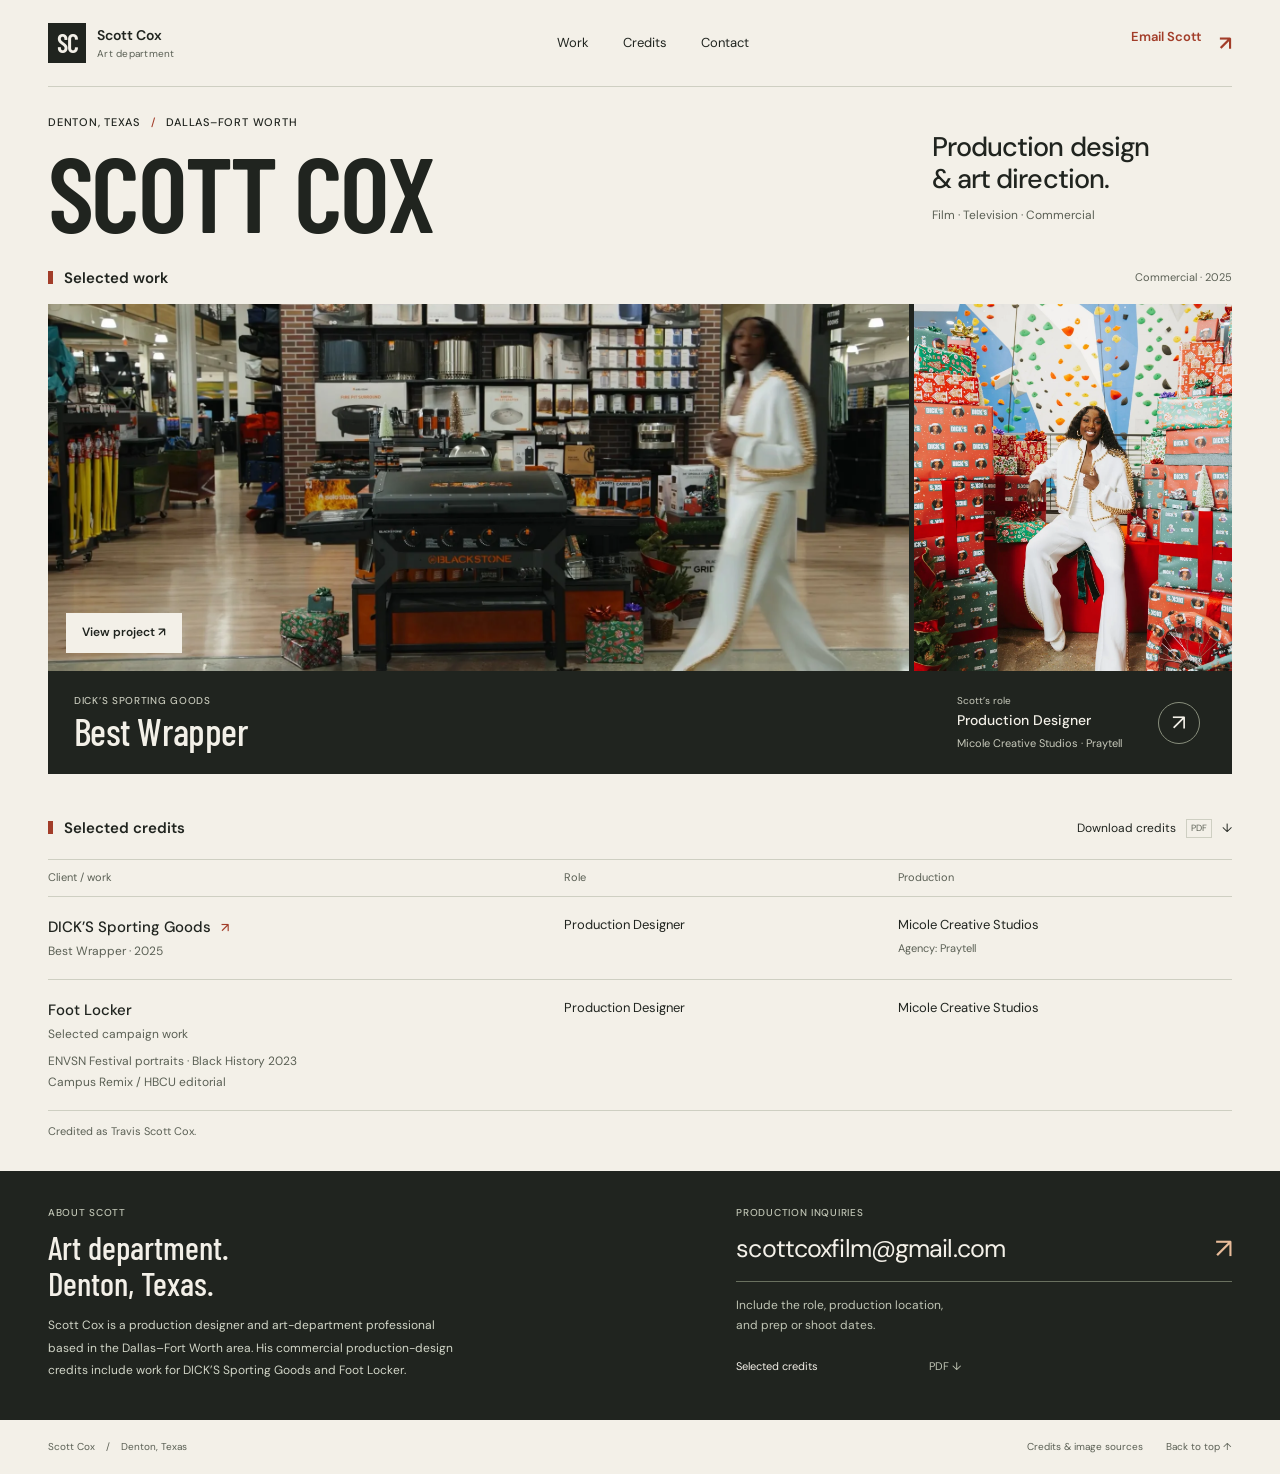
==== index.html @ 4e52b7ff "Publish Scott Cox portfolio on GitHub Pages" ====
<!doctype html>
<html lang="en"><head><meta charset="utf-8"><meta name="viewport" content="width=device-width, initial-scale=1">
<title>Scott Cox — Production Design &amp; Art Direction</title><meta name="description" content="Scott Cox — production design and art direction in Denton, Texas / Dallas–Fort Worth. Selected commercial work, production credits and contact.">
<meta name="theme-color" content="#f3f0e8">
<meta property="og:title" content="Scott Cox — Production Design &amp; Art Direction"><meta property="og:description" content="Production design & art direction · Denton / Dallas–Fort Worth">
<link rel="icon" href="assets/favicon.svg" type="image/svg+xml"><link rel="stylesheet" href="assets/fonts/fonts.css"><link rel="stylesheet" href="assets/site.css"><script src="assets/site.js" defer></script><link rel="canonical" href="https://cmcnosky.github.io/scott-cox-portfolio-preview/"></head>
<body><a class="skip-link" href="#main">Skip to content</a><header class="site-header wrap"><a class="brand" href="index.html" aria-label="Scott Cox, home"><span class="brand-mark" aria-hidden="true">SC</span><span>Scott Cox<span class="brand-sub">Art department</span></span></a><nav aria-label="Main navigation"><a href="#work">Work</a><a href="#credits">Credits</a><a href="#contact">Contact</a></nav><a class="header-email" href="mailto:scottcoxfilm@gmail.com?subject=Production%20inquiry">Email Scott <span aria-hidden="true">↗</span></a></header><main id="main">
<div class="intro wrap"><div><p class="eyebrow">Denton, Texas <span>/</span> Dallas–Fort Worth</p><h1>SCOTT COX</h1></div><div class="intro-role"><p>Production design<br>&amp; art direction.</p><span>Film · Television · Commercial</span></div></div>
<section id="work" class="work-section wrap" aria-labelledby="work-title">
<div class="section-heading"><h2 id="work-title">Selected work</h2><span class="section-label">Commercial · 2025</span></div>
<article class="featured-project"><a class="project-cover" href="work/dicks-best-wrapper.html" aria-label="View DICK’S Sporting Goods — Best Wrapper project"><div class="cover-wide"><img src="assets/images/dicks-frame-22.webp" alt="Gift-wrapped boxes and holiday dressing around a grill display in the DICK’S campaign." width="1920" height="1080" fetchpriority="high"></div><div class="cover-portrait"><img src="assets/images/dicks-photo-05.webp" alt="Flau’jae Johnson among patterned gift boxes in front of a climbing wall." width="1200" height="1800" fetchpriority="high"></div><span class="cover-open" aria-hidden="true">View project ↗</span></a>
<div class="feature-caption"><div><p class="eyebrow">DICK’S Sporting Goods</p><h3><a href="work/dicks-best-wrapper.html">Best Wrapper</a></h3></div><div class="feature-role"><span class="meta-label">Scott’s role</span><strong>Production Designer</strong><span>Micole Creative Studios · Praytell</span></div><a class="circle-link" href="work/dicks-best-wrapper.html" aria-label="Explore Best Wrapper project">↗</a></div></article>
</section>
<section id="credits" class="credits-section wrap" aria-labelledby="credits-title"><div class="section-heading"><h2 id="credits-title">Selected credits</h2><a class="text-link" href="assets/Scott-Cox-Selected-Credits.pdf" download>Download credits <span class="file-type">PDF</span> <span aria-hidden="true">↓</span></a></div>
<div class="credits-table" role="table" aria-label="Selected production-design credits"><div class="credit-header" role="row"><span role="columnheader">Client / work</span><span role="columnheader">Role</span><span role="columnheader">Production</span></div><div class="credit-record" role="row"><div role="cell"><a href="work/dicks-best-wrapper.html">DICK’S Sporting Goods <span aria-hidden="true">↗</span></a><p>Best Wrapper · 2025</p></div><div role="cell">Production Designer</div><div role="cell">Micole Creative Studios<span class="credit-sub">Agency: Praytell</span></div></div><div class="credit-record" role="row"><div role="cell"><strong>Foot Locker</strong><p>Selected campaign work</p><p class="credit-context">ENVSN Festival portraits · Black History 2023<br>Campus Remix / HBCU editorial</p></div><div role="cell">Production Designer</div><div role="cell">Micole Creative Studios</div></div></div><p class="credits-note">Credited as Travis Scott Cox.</p>
</section>
<section id="contact" class="contact-section" aria-labelledby="contact-title"><div class="contact-inner wrap"><div class="contact-bio"><p class="eyebrow">About Scott</p><h2 id="contact-title">Art department.<br>Denton, Texas.</h2><p>Scott Cox is a production designer and art-department professional based in the Dallas–Fort Worth area. His commercial production-design credits include work for DICK’S Sporting Goods and Foot Locker.</p></div><div class="contact-action"><p class="eyebrow">Production inquiries</p><a class="email-link" href="mailto:scottcoxfilm@gmail.com?subject=Production%20inquiry">scottcoxfilm@gmail.com <span aria-hidden="true">↗</span></a><p>Include the role, production location,<br>and prep or shoot dates.</p><a class="contact-download" href="assets/Scott-Cox-Selected-Credits.pdf" download>Selected credits <span>PDF ↓</span></a></div></div></section>
</main>
<footer class="site-footer wrap"><span>Scott Cox <span class="footer-separator">/</span> Denton, Texas</span><div><a href="sources.html">Credits & image sources</a><a href="#main">Back to top ↑</a></div></footer></body></html>
---- assets/fonts/fonts.css ----
@font-face {
  font-family: 'Barlow Condensed';
  font-style: normal;
  font-weight: 500;
  font-display: swap;
  src: url(./font-0.ttf) format('truetype');
}
@font-face {
  font-family: 'Barlow Condensed';
  font-style: normal;
  font-weight: 600;
  font-display: swap;
  src: url(./font-1.ttf) format('truetype');
}
@font-face {
  font-family: 'Barlow Condensed';
  font-style: normal;
  font-weight: 700;
  font-display: swap;
  src: url(./font-2.ttf) format('truetype');
}
@font-face {
  font-family: 'DM Sans';
  font-style: normal;
  font-weight: 400;
  font-display: swap;
  src: url(./font-3.ttf) format('truetype');
}
@font-face {
  font-family: 'DM Sans';
  font-style: normal;
  font-weight: 500;
  font-display: swap;
  src: url(./font-4.ttf) format('truetype');
}
@font-face {
  font-family: 'DM Sans';
  font-style: normal;
  font-weight: 600;
  font-display: swap;
  src: url(./font-5.ttf) format('truetype');
}
---- assets/site.css ----
:root{--paper:#f3f0e8;--ink:#20241f;--muted:#5b6055;--line:#cecfc2;--accent:#a23d29;--display:'Barlow Condensed','Arial Narrow',sans-serif;--body:'DM Sans',Arial,sans-serif}
*{box-sizing:border-box}html{scroll-behavior:smooth;scroll-padding-top:24px}body{margin:0;background:var(--paper);color:var(--ink);font:15px/1.6 var(--body);-webkit-font-smoothing:antialiased}a{color:inherit;text-decoration:none}button{font:inherit;cursor:pointer;color:inherit}img{display:block;width:100%;height:auto}h1,h2,h3,p,figure,dl{margin:0}h1,h2,h3{line-height:1.1}a,button{-webkit-tap-highlight-color:transparent}:focus-visible{outline:3px solid var(--accent);outline-offset:5px}::selection{background:#d8bbaa}.wrap{width:min(1184px,calc(100% - 80px));margin-inline:auto}.skip-link{position:fixed;top:8px;left:8px;z-index:30;padding:9px 15px;background:var(--ink);color:white;transform:translateY(-160%)}.skip-link:focus{transform:translateY(0)}
.site-header{height:87px;display:flex;align-items:center;justify-content:space-between;border-bottom:1px solid var(--line);gap:24px}.brand{display:flex;align-items:center;gap:11px;font-size:14px;font-weight:600;line-height:1.3}.brand-mark{display:grid;place-items:center;background:var(--ink);color:var(--paper);font:600 26px/.9 var(--display);width:38px;height:40px;letter-spacing:-1px}.brand-sub{display:block;font-size:10px;font-weight:400;color:var(--muted);margin-top:3px;letter-spacing:.025em}.site-header nav{display:flex;align-items:center;gap:34px;font-size:13px}.site-header nav a{padding:12px 0}.site-header a:hover,.text-link:hover,.back-link:hover{text-decoration:underline;text-underline-offset:5px}.header-email{color:var(--accent);font-size:13px;font-weight:600;display:flex;gap:18px;padding:12px 0}.header-email span{font-size:20px}.intro{display:flex;justify-content:space-between;align-items:center;gap:36px;padding-block:27px 25px}.eyebrow{font-size:11px;font-weight:500;line-height:1.5;letter-spacing:.07em;text-transform:uppercase}.eyebrow>span{margin-inline:7px;color:var(--accent)}.intro h1{font:600 clamp(68px,8.3vw,108px)/.98 var(--display);letter-spacing:-.025em;margin-top:8px}.intro-role{padding-right:3%;min-width:300px}.intro-role>p{font-size:27px;line-height:1.18;letter-spacing:-.035em;font-weight:500}.intro-role>span{display:block;font-size:12px;color:var(--muted);margin-top:11px}.section-heading{display:flex;align-items:center;justify-content:space-between;gap:24px;margin-bottom:15px}.section-heading h2{font-size:15px;font-weight:600;line-height:1.4}.section-heading h2:before{content:'';display:inline-block;background:var(--accent);width:5px;height:13px;margin-right:11px;vertical-align:-1px}.section-label{font-size:11px;color:var(--muted)}
.project-cover{display:grid;grid-template-columns:1fr .37fr;gap:5px;position:relative;background:var(--ink);overflow:hidden}.project-cover>div{overflow:hidden}.cover-wide img{height:100%;object-fit:cover;object-position:center}.cover-portrait img{height:100%;object-fit:cover;object-position:center 51%}.project-cover{height:367px}.cover-open{position:absolute;left:18px;bottom:18px;background:var(--paper);padding:10px 16px;font-size:12px;font-weight:600;transition:background .15s,color .15s}.project-cover:hover .cover-open{background:var(--accent);color:white}.feature-caption{display:grid;grid-template-columns:1fr auto 48px;align-items:center;gap:36px;background:var(--ink);color:var(--paper);padding:22px 26px}.feature-caption .eyebrow{font-size:10px;color:#c7c9bb}.feature-caption h3{font:500 38px/1.1 var(--display);letter-spacing:-.015em;margin-top:3px}.feature-caption h3 a:hover{text-decoration:underline;text-underline-offset:5px}.feature-role{display:flex;flex-direction:column;font-size:11px;color:#c7c9bb;line-height:1.5}.feature-role strong{font-size:14px;font-weight:500;color:var(--paper);margin-block:2px 4px}.meta-label{font-size:10px}.circle-link{display:grid;place-items:center;border:1px solid #888e7c;width:42px;height:42px;border-radius:50%;font-size:22px}.circle-link:hover{background:var(--paper);color:var(--ink)}.circle-link:focus-visible,.contact-section :focus-visible{outline-color:#e9bc9a}.credits-section{padding-block:38px 30px}.text-link{font-size:12px;display:inline-flex;gap:10px;align-items:center;min-height:32px}.file-type{font-size:9px;color:var(--muted);padding:1px 4px;border:1px solid var(--line)}.credits-table{border-top:1px solid var(--line)}.credit-header,.credit-record{display:grid;grid-template-columns:1.6fr 1fr 1.1fr;gap:30px;border-bottom:1px solid var(--line)}.credit-header{font-size:11px;color:var(--muted);padding:9px 0}.credit-record{padding:18px 0;font-size:13px}.credit-record strong,.credit-record a{font-weight:500;font-size:15px}.credit-record a:hover{text-decoration:underline;text-underline-offset:4px}.credit-record a span{font-size:13px;margin-left:6px;color:var(--accent)}.credit-record p{font-size:12px;color:var(--muted);margin-top:3px}.credit-record .credit-context{font-size:12px;line-height:1.7;margin-top:7px}.credit-sub{display:block;font-size:11px;color:var(--muted);margin-top:4px}.credits-note{font-size:11px;color:var(--muted);margin-top:12px}
.contact-section{background:var(--ink);color:var(--paper)}.contact-inner{display:grid;grid-template-columns:1.15fr 1fr;gap:10%;padding-block:34px 36px}.contact-section .eyebrow{color:#c0c5b5;font-size:10px}.contact-bio h2{font:500 33px/1.1 var(--display);margin-block:9px 13px}.contact-bio>p:last-child{font-size:12px;line-height:1.85;color:#d1d5c7;max-width:425px}.contact-action{align-self:center}.email-link{font-size:clamp(18px,2vw,25px);letter-spacing:-.035em;display:flex;justify-content:space-between;gap:12px;align-items:center;padding:9px 0 13px;border-bottom:1px solid #69705f;line-height:1.4}.email-link:hover{color:#e9bc9a}.email-link>span{font-size:28px;color:#e9bc9a}.contact-action>p:not(.eyebrow){font-size:12px;color:#c0c5b5;line-height:1.7;margin-block:13px}.contact-download{display:flex;justify-content:space-between;font-size:11px;padding-block:9px;max-width:225px}.contact-download:hover{text-decoration:underline;text-underline-offset:4px}.contact-download span{color:#c0c5b5}.site-footer{padding-block:19px;font-size:10px;color:var(--muted);display:flex;justify-content:space-between;gap:24px}.footer-separator{margin-inline:8px}.site-footer>div{display:flex;gap:23px}.site-footer a:hover{text-decoration:underline;text-underline-offset:4px}
.project-intro{padding-top:23px}.back-link{display:inline-block;font-size:11px;color:var(--muted);padding-block:6px}.project-heading{display:flex;justify-content:space-between;align-items:center;gap:24px;margin-block:20px 25px}.project-heading h1{font:500 66px/1.02 var(--display);letter-spacing:-.025em;margin-top:7px}.button-link{display:inline-flex;align-items:center;justify-content:space-between;gap:30px;min-height:44px;padding:10px 17px;background:var(--ink);color:var(--paper);font-size:12px}.button-link span{font-size:18px}.button-link:hover{background:var(--accent)}.project-summary{display:grid;grid-template-columns:1fr 1.2fr;gap:70px;border-top:1px solid var(--line);padding-top:20px;margin-bottom:30px}.project-summary>p{font-size:14px;line-height:1.8;max-width:430px}.project-summary>dl{display:grid;grid-template-columns:1fr 1fr;gap:12px 25px}dt{font-size:10px;color:var(--muted);margin-bottom:3px}dd{font-size:12px;margin:0}.gallery-grid{display:grid;grid-template-columns:repeat(3,minmax(0,1fr));gap:23px 16px}.gallery-item.landscape{grid-column:span 2}.gallery-button{display:block;width:100%;height:clamp(270px,35vw,430px);padding:0;border:0;background:#dfded3;position:relative;overflow:hidden}.gallery-button img{height:100%;object-fit:cover}.gallery-item.portrait .gallery-button img{object-position:center 42%}.gallery-grid{align-items:start}.expand-icon{position:absolute;bottom:12px;right:12px;background:var(--paper);width:34px;height:34px;display:grid;place-items:center;font-size:20px}.gallery-button:hover .expand-icon{background:var(--accent);color:white}.gallery-item figcaption{display:flex;justify-content:space-between;gap:12px;align-items:center;font-size:11px;margin-top:8px}.gallery-item figcaption>span:last-child{font-size:9px;color:var(--muted)}.gallery-item.portrait figcaption>span:last-child{display:none}.image-note{font-size:10px;color:var(--muted);margin-top:19px}.project-credits{padding-block:30px}.crew-list{border-top:1px solid var(--line);padding-top:18px;display:grid;grid-template-columns:repeat(3,1fr);gap:20px 30px}.project-next{padding-block:18px 26px;border-top:1px solid var(--line);display:flex;justify-content:space-between;gap:25px;align-items:center}.sources-page{padding-block:32px}.sources-page>p,.sources-page section{max-width:780px}.sources-page h1{font:500 45px/1.1 var(--display);margin-bottom:20px}.sources-page h2{font-size:18px;margin-bottom:12px}.sources-page section{margin-top:25px;padding-top:20px;border-top:1px solid var(--line)}.sources-page p,.sources-page li{font-size:13px;line-height:1.8;margin-bottom:12px}.sources-page a{text-decoration:underline;text-underline-offset:3px}.source-date{color:var(--muted)}
body:has(dialog[open]){overflow:hidden}.lightbox{border:0;padding:18px;background:#181e1a;color:#f5f6f3;max-width:100vw;max-height:100dvh;width:100vw;height:100dvh;margin:auto}.lightbox::backdrop{background:#181e1a}.lightbox-inner{height:100%;display:grid;grid-template-rows:auto minmax(0,1fr) auto;gap:14px}.lightbox-top{display:flex;align-items:center;justify-content:space-between;font-size:12px}.lightbox-close{background:transparent;color:inherit;border:1px solid #737c70;min-height:44px;padding:7px 15px;font-size:13px}.lightbox-image-wrap{display:flex;align-items:center;justify-content:center;min-height:0;overflow:hidden}.lightbox-image{max-width:100%;max-height:100%;width:auto;height:auto;object-fit:contain}.lightbox-bottom{display:grid;grid-template-columns:44px 1fr 44px;align-items:center;gap:20px}.lightbox-bottom button{background:transparent;border:1px solid #737c70;color:inherit;min-height:44px;min-width:44px;font-size:22px}.lightbox-caption{font-size:12px;line-height:1.5;text-align:center}.lightbox button:hover{background:#374132}.lightbox :focus-visible{outline-color:#e9bc9a}
@media(min-width:1500px){.project-cover{height:400px}}
@media(max-width:960px){.wrap{width:calc(100% - 48px)}.intro-role{min-width:240px;padding-right:0}.intro-role>p{font-size:24px}.project-cover{height:310px;grid-template-columns:1fr .4fr}.feature-caption{gap:20px}.feature-caption h3{font-size:34px}.credit-header,.credit-record{grid-template-columns:1.3fr 1fr 1fr;gap:20px}.contact-inner{gap:7%}.project-summary{gap:35px}.gallery-grid{gap:20px 12px}.gallery-item figcaption{font-size:10px}.gallery-item figcaption>span:last-child{font-size:8px}}
@media(max-width:640px){html{scroll-padding-top:18px}.wrap{width:calc(100% - 36px)}.site-header{height:74px;gap:15px}.brand{font-size:12px;gap:8px}.brand-mark{width:30px;height:33px;font-size:23px}.brand-sub{font-size:9px}.site-header nav{gap:20px;font-size:12px}.header-email{display:none}.intro{display:block;padding-block:26px 24px}.intro .eyebrow{font-size:9px;letter-spacing:.06em}.intro h1{font-size:77px;line-height:1.02;margin-top:6px}.intro-role{display:flex;align-items:center;justify-content:space-between;gap:18px;margin-top:13px}.intro-role>p{font-size:19px;line-height:1.2}.intro-role>span{max-width:112px;text-align:right;font-size:10px;line-height:1.6;margin:0}.section-heading{gap:12px;margin-bottom:12px}.section-heading h2{font-size:13px}.section-label{font-size:9px}.section-heading h2:before{height:11px;margin-right:8px;width:4px}.project-cover{height:244px;grid-template-columns:1fr .57fr;gap:3px}.cover-wide img{object-position:46% center}.cover-open{font-size:10px;padding:8px 10px;left:11px;bottom:11px}.feature-caption{grid-template-columns:1fr 32px;padding:16px 17px;gap:13px 10px}.feature-caption h3{font-size:32px}.feature-caption .eyebrow{font-size:9px}.feature-role{grid-column:1;grid-row:2;font-size:10px}.feature-role strong{font-size:12px;margin:0 0 2px}.feature-role .meta-label{display:none}.circle-link{grid-column:2;grid-row:1 / 3;width:32px;height:32px;font-size:19px}.credits-section{padding-block:28px 24px}.text-link{font-size:10px;gap:6px}.file-type{font-size:8px}.credit-header{display:none}.credit-record{grid-template-columns:1fr 1fr;gap:10px 15px;padding-block:17px;font-size:11px}.credit-record>div:first-child{grid-column:1 / -1}.credit-record a,.credit-record strong{font-size:14px}.credit-record p{font-size:11px}.credit-record .credit-context{font-size:10px;line-height:1.8}.credit-record>div:last-child{text-align:right}.credit-sub{font-size:10px}.credits-note{font-size:10px}.contact-inner{grid-template-columns:1fr;gap:27px;padding-block:27px 26px}.contact-bio h2{font-size:30px;margin-block:8px 11px}.contact-bio>p:last-child{font-size:12px;max-width:390px}.contact-action{border-top:1px solid #57604f;padding-top:23px}.email-link{font-size:23px;padding-block:9px 12px}.contact-action>p:not(.eyebrow){font-size:11px}.contact-download{max-width:none}.site-footer{font-size:9px;display:block;padding-block:16px}.site-footer>div{justify-content:space-between;gap:10px;margin-top:11px}.project-intro{padding-top:17px}.project-heading{display:block;margin-block:18px 21px}.project-heading .eyebrow{font-size:10px}.project-heading h1{font-size:54px}.project-heading .button-link{margin-top:18px}.project-summary{grid-template-columns:1fr;gap:20px;padding-top:17px;margin-bottom:25px}.project-summary>p{font-size:13px}.project-summary>dl{gap:15px 18px}.project-summary dd{font-size:11px}.project-images .section-label{font-size:8px}.gallery-grid{grid-template-columns:1fr;gap:22px}.gallery-item.landscape{grid-column:auto}.gallery-button{height:auto}.gallery-button img{height:auto}.gallery-item.portrait .gallery-button{height:auto}.gallery-item.portrait .gallery-button img{height:auto;aspect-ratio:4/5;object-position:center}.gallery-button img{aspect-ratio:16/10}.gallery-item figcaption{font-size:11px}.gallery-item figcaption>span:last-child{font-size:9px}.gallery-item.portrait figcaption>span:last-child{display:block}.image-note{font-size:10px;line-height:1.7}.project-credits{padding-block:26px}.crew-list{grid-template-columns:1fr 1fr;gap:18px 15px}.crew-list dt{font-size:9px}.crew-list dd{font-size:11px}.project-next{gap:15px;padding-block:18px 23px}.project-next .button-link{font-size:11px;gap:16px;padding-inline:12px}.lightbox{padding:12px}.lightbox-bottom{gap:10px}.lightbox-caption{font-size:11px}.sources-page{padding-top:25px}.sources-page h1{font-size:38px}}
@media(max-width:360px){.site-header nav{gap:14px}.intro h1{font-size:69px}.intro-role>p{font-size:18px}.project-cover{height:220px}.email-link{font-size:20px}.credits-section .section-heading{align-items:flex-start}.file-type{display:none}}
@media(prefers-reduced-motion:reduce){html{scroll-behavior:auto}*,*::before,*::after{animation:none!important;transition:none!important}}
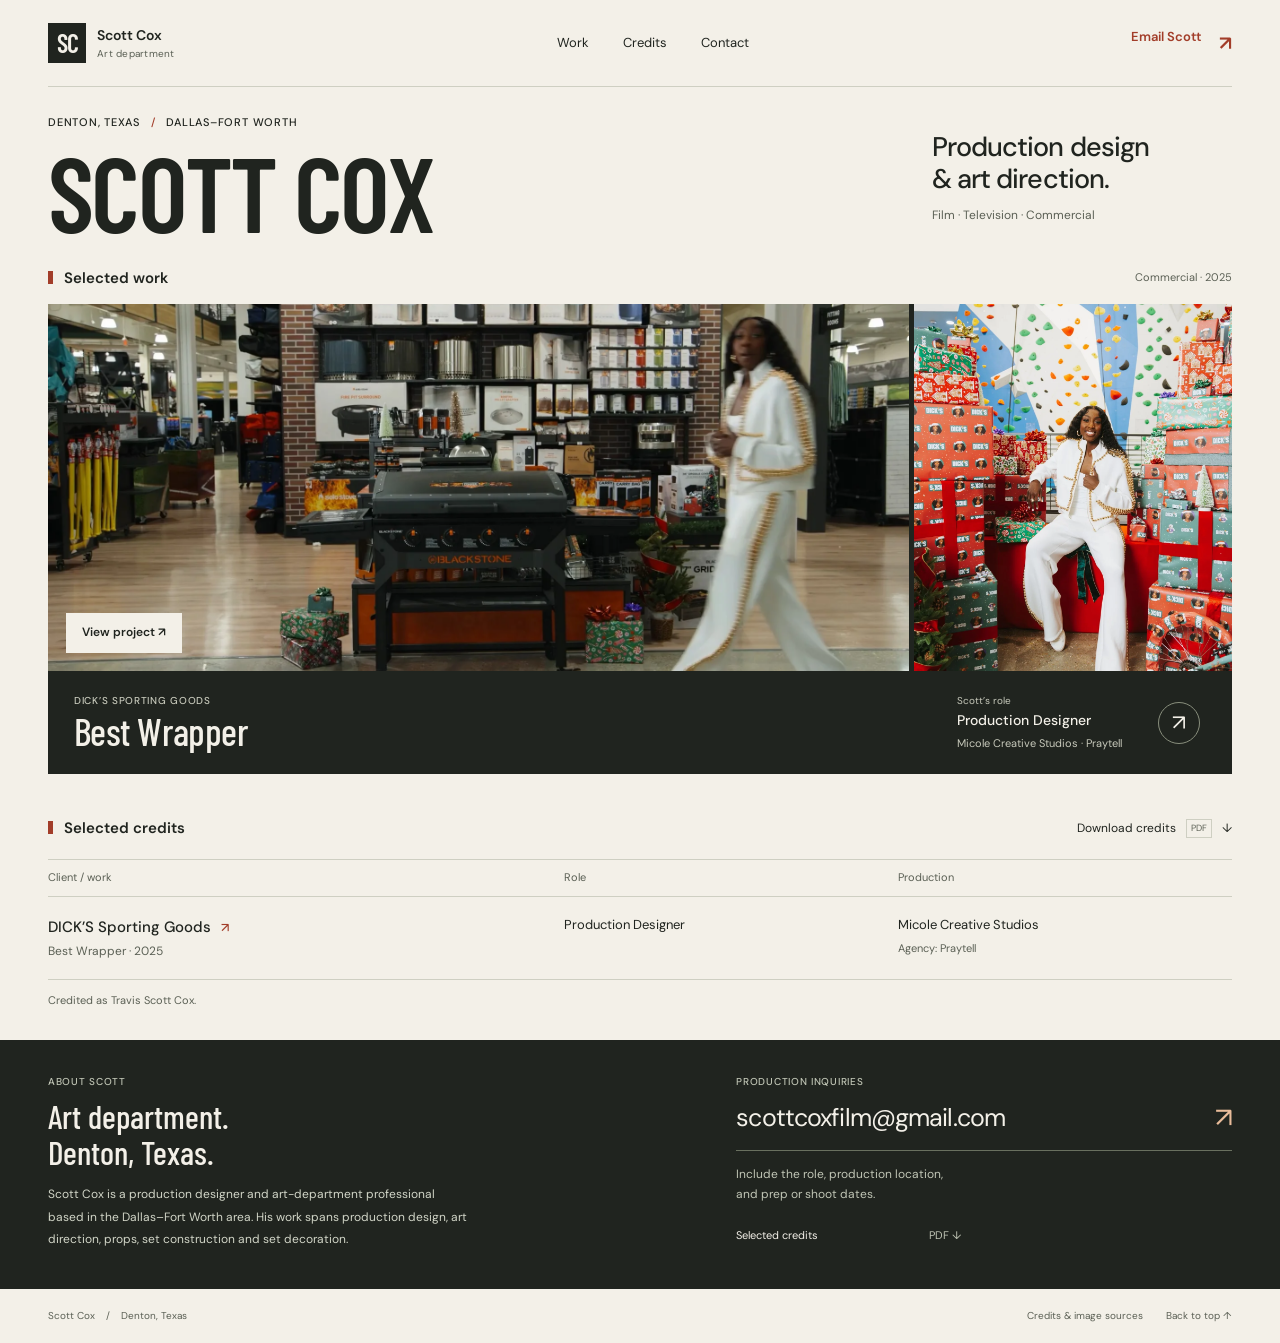
==== commit 2c63887a: "Withdraw unsupported Foot Locker credits after source review" ====
--- a/index.html
+++ b/index.html
@@ -12,8 +12,8 @@
 <div class="feature-caption"><div><p class="eyebrow">DICK’S Sporting Goods</p><h3><a href="work/dicks-best-wrapper.html">Best Wrapper</a></h3></div><div class="feature-role"><span class="meta-label">Scott’s role</span><strong>Production Designer</strong><span>Micole Creative Studios · Praytell</span></div><a class="circle-link" href="work/dicks-best-wrapper.html" aria-label="Explore Best Wrapper project">↗</a></div></article>
 </section>
 <section id="credits" class="credits-section wrap" aria-labelledby="credits-title"><div class="section-heading"><h2 id="credits-title">Selected credits</h2><a class="text-link" href="assets/Scott-Cox-Selected-Credits.pdf" download>Download credits <span class="file-type">PDF</span> <span aria-hidden="true">↓</span></a></div>
-<div class="credits-table" role="table" aria-label="Selected production-design credits"><div class="credit-header" role="row"><span role="columnheader">Client / work</span><span role="columnheader">Role</span><span role="columnheader">Production</span></div><div class="credit-record" role="row"><div role="cell"><a href="work/dicks-best-wrapper.html">DICK’S Sporting Goods <span aria-hidden="true">↗</span></a><p>Best Wrapper · 2025</p></div><div role="cell">Production Designer</div><div role="cell">Micole Creative Studios<span class="credit-sub">Agency: Praytell</span></div></div><div class="credit-record" role="row"><div role="cell"><strong>Foot Locker</strong><p>Selected campaign work</p><p class="credit-context">ENVSN Festival portraits · Black History 2023<br>Campus Remix / HBCU editorial</p></div><div role="cell">Production Designer</div><div role="cell">Micole Creative Studios</div></div></div><p class="credits-note">Credited as Travis Scott Cox.</p>
+<div class="credits-table" role="table" aria-label="Selected production-design credits"><div class="credit-header" role="row"><span role="columnheader">Client / work</span><span role="columnheader">Role</span><span role="columnheader">Production</span></div><div class="credit-record" role="row"><div role="cell"><a href="work/dicks-best-wrapper.html">DICK’S Sporting Goods <span aria-hidden="true">↗</span></a><p>Best Wrapper · 2025</p></div><div role="cell">Production Designer</div><div role="cell">Micole Creative Studios<span class="credit-sub">Agency: Praytell</span></div></div></div><p class="credits-note">Credited as Travis Scott Cox.</p>
 </section>
-<section id="contact" class="contact-section" aria-labelledby="contact-title"><div class="contact-inner wrap"><div class="contact-bio"><p class="eyebrow">About Scott</p><h2 id="contact-title">Art department.<br>Denton, Texas.</h2><p>Scott Cox is a production designer and art-department professional based in the Dallas–Fort Worth area. His commercial production-design credits include work for DICK’S Sporting Goods and Foot Locker.</p></div><div class="contact-action"><p class="eyebrow">Production inquiries</p><a class="email-link" href="mailto:scottcoxfilm@gmail.com?subject=Production%20inquiry">scottcoxfilm@gmail.com <span aria-hidden="true">↗</span></a><p>Include the role, production location,<br>and prep or shoot dates.</p><a class="contact-download" href="assets/Scott-Cox-Selected-Credits.pdf" download>Selected credits <span>PDF ↓</span></a></div></div></section>
+<section id="contact" class="contact-section" aria-labelledby="contact-title"><div class="contact-inner wrap"><div class="contact-bio"><p class="eyebrow">About Scott</p><h2 id="contact-title">Art department.<br>Denton, Texas.</h2><p>Scott Cox is a production designer and art-department professional based in the Dallas–Fort Worth area. His work spans production design, art direction, props, set construction and set decoration.</p></div><div class="contact-action"><p class="eyebrow">Production inquiries</p><a class="email-link" href="mailto:scottcoxfilm@gmail.com?subject=Production%20inquiry">scottcoxfilm@gmail.com <span aria-hidden="true">↗</span></a><p>Include the role, production location,<br>and prep or shoot dates.</p><a class="contact-download" href="assets/Scott-Cox-Selected-Credits.pdf" download>Selected credits <span>PDF ↓</span></a></div></div></section>
 </main>
 <footer class="site-footer wrap"><span>Scott Cox <span class="footer-separator">/</span> Denton, Texas</span><div><a href="sources.html">Credits & image sources</a><a href="#main">Back to top ↑</a></div></footer></body></html>
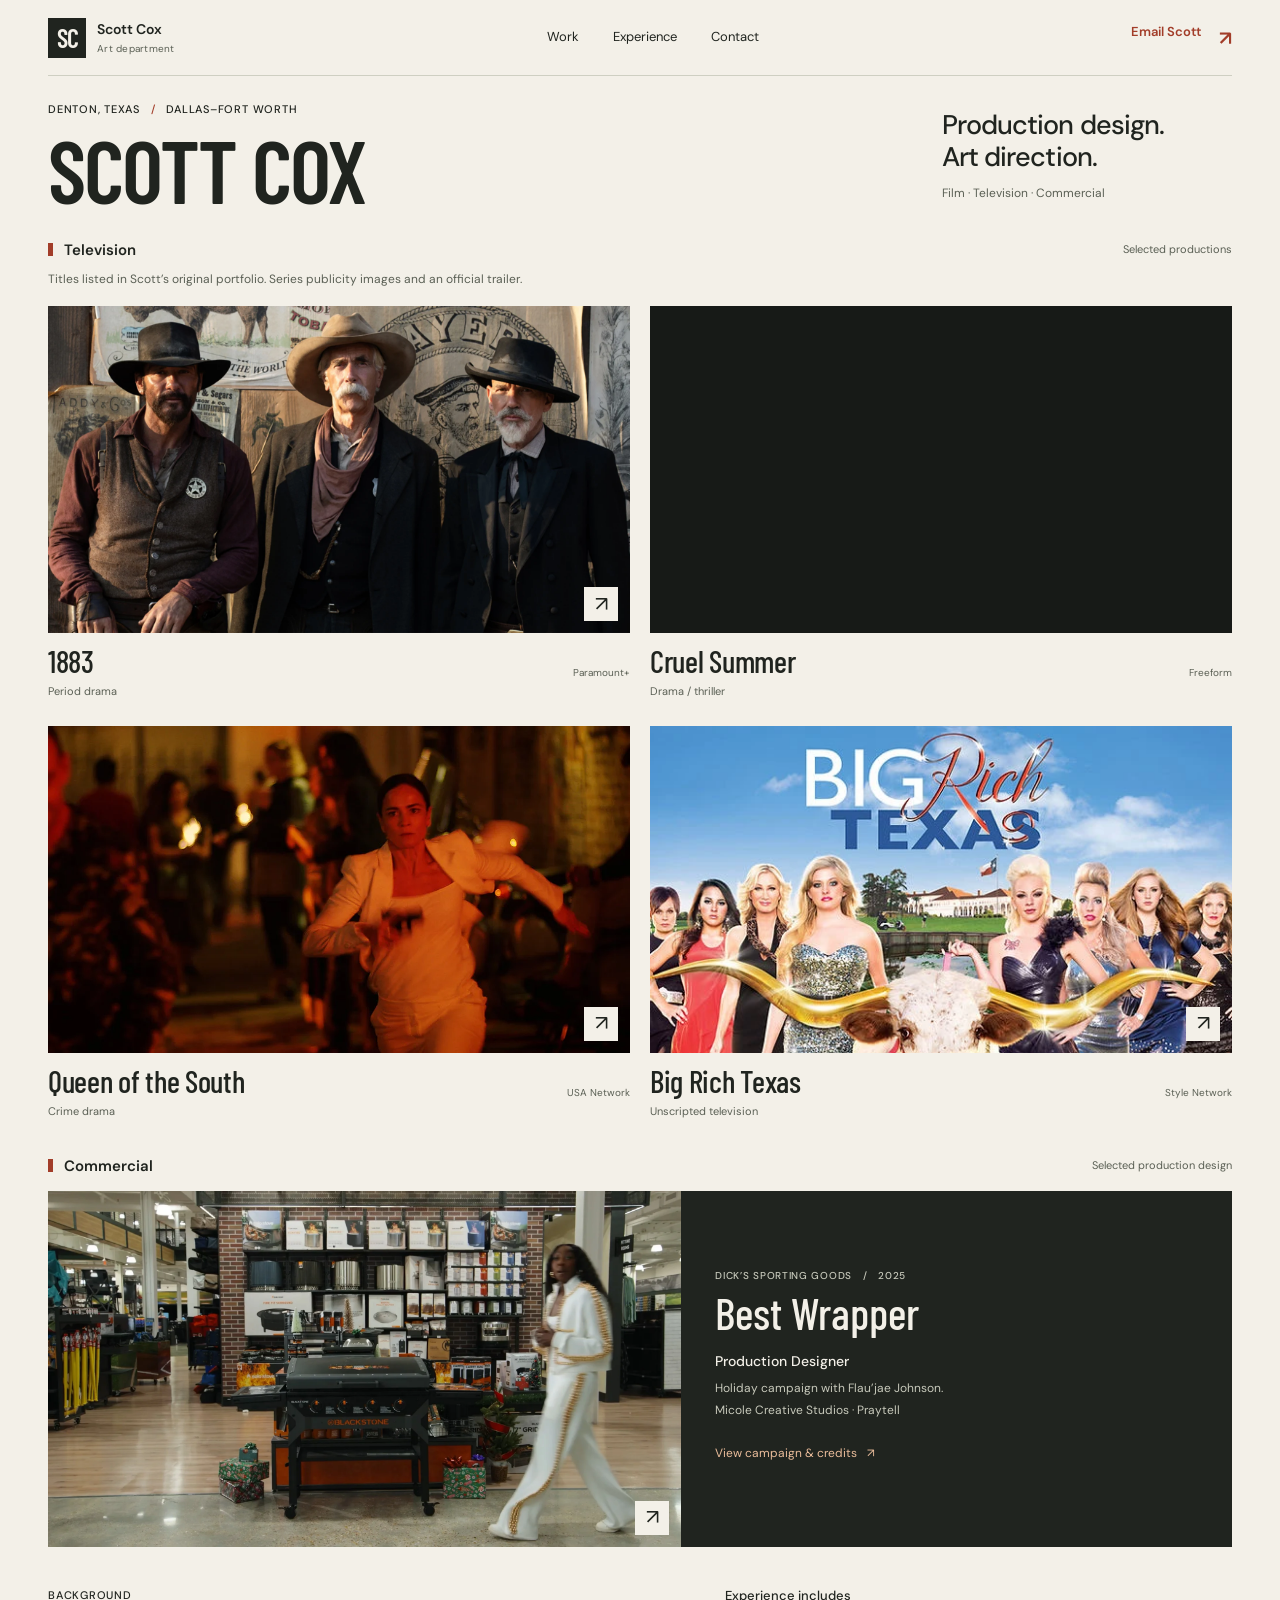
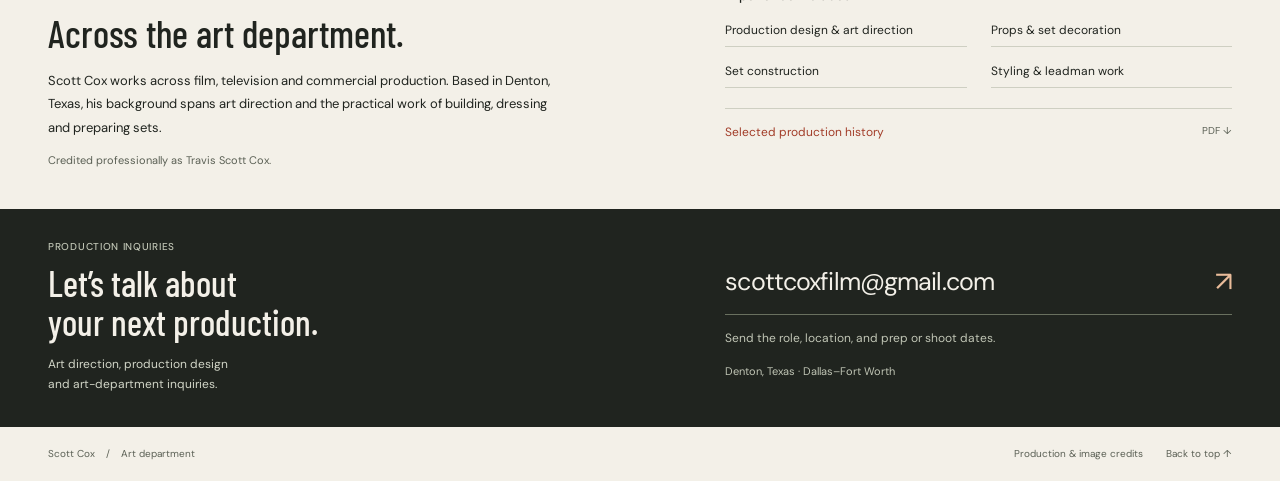
==== commit bbc63553: "Lead portfolio with television productions and broaden project imagery" ====
--- a/index.html
+++ b/index.html
@@ -1,19 +1,17 @@
 <!doctype html>
 <html lang="en"><head><meta charset="utf-8"><meta name="viewport" content="width=device-width, initial-scale=1">
-<title>Scott Cox — Production Design &amp; Art Direction</title><meta name="description" content="Scott Cox — production design and art direction in Denton, Texas / Dallas–Fort Worth. Selected commercial work, production credits and contact.">
+<title>Scott Cox — Production Design &amp; Art Direction</title><meta name="description" content="Scott Cox — production design and art direction in Denton, Texas / Dallas–Fort Worth. Selected television and commercial productions, art-department experience and contact.">
 <meta name="theme-color" content="#f3f0e8">
 <meta property="og:title" content="Scott Cox — Production Design &amp; Art Direction"><meta property="og:description" content="Production design & art direction · Denton / Dallas–Fort Worth">
-<link rel="icon" href="assets/favicon.svg" type="image/svg+xml"><link rel="stylesheet" href="assets/fonts/fonts.css"><link rel="stylesheet" href="assets/site.css"><script src="assets/site.js" defer></script><link rel="canonical" href="https://cmcnosky.github.io/scott-cox-portfolio-preview/"></head>
-<body><a class="skip-link" href="#main">Skip to content</a><header class="site-header wrap"><a class="brand" href="index.html" aria-label="Scott Cox, home"><span class="brand-mark" aria-hidden="true">SC</span><span>Scott Cox<span class="brand-sub">Art department</span></span></a><nav aria-label="Main navigation"><a href="#work">Work</a><a href="#credits">Credits</a><a href="#contact">Contact</a></nav><a class="header-email" href="mailto:scottcoxfilm@gmail.com?subject=Production%20inquiry">Email Scott <span aria-hidden="true">↗</span></a></header><main id="main">
-<div class="intro wrap"><div><p class="eyebrow">Denton, Texas <span>/</span> Dallas–Fort Worth</p><h1>SCOTT COX</h1></div><div class="intro-role"><p>Production design<br>&amp; art direction.</p><span>Film · Television · Commercial</span></div></div>
-<section id="work" class="work-section wrap" aria-labelledby="work-title">
-<div class="section-heading"><h2 id="work-title">Selected work</h2><span class="section-label">Commercial · 2025</span></div>
-<article class="featured-project"><a class="project-cover" href="work/dicks-best-wrapper.html" aria-label="View DICK’S Sporting Goods — Best Wrapper project"><div class="cover-wide"><img src="assets/images/dicks-frame-22.webp" alt="Gift-wrapped boxes and holiday dressing around a grill display in the DICK’S campaign." width="1920" height="1080" fetchpriority="high"></div><div class="cover-portrait"><img src="assets/images/dicks-photo-05.webp" alt="Flau’jae Johnson among patterned gift boxes in front of a climbing wall." width="1200" height="1800" fetchpriority="high"></div><span class="cover-open" aria-hidden="true">View project ↗</span></a>
-<div class="feature-caption"><div><p class="eyebrow">DICK’S Sporting Goods</p><h3><a href="work/dicks-best-wrapper.html">Best Wrapper</a></h3></div><div class="feature-role"><span class="meta-label">Scott’s role</span><strong>Production Designer</strong><span>Micole Creative Studios · Praytell</span></div><a class="circle-link" href="work/dicks-best-wrapper.html" aria-label="Explore Best Wrapper project">↗</a></div></article>
-</section>
-<section id="credits" class="credits-section wrap" aria-labelledby="credits-title"><div class="section-heading"><h2 id="credits-title">Selected credits</h2><a class="text-link" href="assets/Scott-Cox-Selected-Credits.pdf" download>Download credits <span class="file-type">PDF</span> <span aria-hidden="true">↓</span></a></div>
-<div class="credits-table" role="table" aria-label="Selected production-design credits"><div class="credit-header" role="row"><span role="columnheader">Client / work</span><span role="columnheader">Role</span><span role="columnheader">Production</span></div><div class="credit-record" role="row"><div role="cell"><a href="work/dicks-best-wrapper.html">DICK’S Sporting Goods <span aria-hidden="true">↗</span></a><p>Best Wrapper · 2025</p></div><div role="cell">Production Designer</div><div role="cell">Micole Creative Studios<span class="credit-sub">Agency: Praytell</span></div></div></div><p class="credits-note">Credited as Travis Scott Cox.</p>
-</section>
-<section id="contact" class="contact-section" aria-labelledby="contact-title"><div class="contact-inner wrap"><div class="contact-bio"><p class="eyebrow">About Scott</p><h2 id="contact-title">Art department.<br>Denton, Texas.</h2><p>Scott Cox is a production designer and art-department professional based in the Dallas–Fort Worth area. His work spans production design, art direction, props, set construction and set decoration.</p></div><div class="contact-action"><p class="eyebrow">Production inquiries</p><a class="email-link" href="mailto:scottcoxfilm@gmail.com?subject=Production%20inquiry">scottcoxfilm@gmail.com <span aria-hidden="true">↗</span></a><p>Include the role, production location,<br>and prep or shoot dates.</p><a class="contact-download" href="assets/Scott-Cox-Selected-Credits.pdf" download>Selected credits <span>PDF ↓</span></a></div></div></section>
-</main>
-<footer class="site-footer wrap"><span>Scott Cox <span class="footer-separator">/</span> Denton, Texas</span><div><a href="sources.html">Credits & image sources</a><a href="#main">Back to top ↑</a></div></footer></body></html>+<link rel="icon" href="assets/favicon.svg" type="image/svg+xml"><link rel="stylesheet" href="assets/fonts/fonts.css"><link rel="stylesheet" href="assets/site.css"><script src="assets/site.js" defer></script><link rel="canonical" href="https://cmcnosky.github.io/scott-cox-portfolio-preview/"><meta property="og:image" content="https://cmcnosky.github.io/scott-cox-portfolio-preview/assets/social-preview.jpg"><meta property="og:type" content="website"><meta property="og:url" content="https://cmcnosky.github.io/scott-cox-portfolio-preview/"><meta property="og:image:width" content="1200"><meta property="og:image:height" content="630"><meta property="og:image:alt" content="Scott Cox — production design and art direction. Publicity imagery for three television productions listed in his original portfolio."><meta name="twitter:card" content="summary_large_image"></head>
+<body><a class="skip-link" href="#main">Skip to content</a>
+<header class="site-header wrap"><a class="brand" href="index.html" aria-label="Scott Cox, home"><span class="brand-mark" aria-hidden="true">SC</span><span>Scott Cox<span class="brand-sub">Art department</span></span></a><nav aria-label="Main navigation"><a href="#work">Work</a><a href="#experience">Experience</a><a href="#contact">Contact</a></nav><a class="header-email" href="mailto:scottcoxfilm@gmail.com?subject=Production%20inquiry">Email Scott <span aria-hidden="true">↗</span></a></header><main id="main"><div class="intro wrap"><div><p class="eyebrow">Denton, Texas <span>/</span> Dallas–Fort Worth</p><h1>SCOTT COX</h1></div><div class="intro-role"><p>Production design.<br>Art direction.</p><span>Film · Television · Commercial</span></div></div>
+<section id="work" class="television-section wrap" aria-labelledby="television-title"><div class="section-heading"><h2 id="television-title">Television</h2><span class="section-label">Selected productions</span></div><p class="section-intro">Titles listed in Scott’s original portfolio. Series publicity images and an official trailer.</p><div class="television-grid"><article class="television-card" id="1883"><button class="television-image" data-gallery data-full="assets/images/tv-1883.webp" data-caption="1883 — Official 1883 article cover. Source: Paramount+. Series listed in Scott’s original portfolio; imagery is a production reference." aria-label="View 1883 series image"><img src="assets/images/tv-1883.webp" alt="Three men in Old West costume stand in front of a wall covered in nineteenth-century posters, in a publicity image from 1883." width="1600" height="900" loading="eager" fetchpriority="high"><span class="image-open" aria-hidden="true">↗</span></button><div class="television-caption"><div><h3>1883</h3><p>Period drama</p></div><span>Paramount+</span></div></article>
+<article class="television-card" id="cruel-summer"><div class="television-video"><iframe src="https://www.youtube-nocookie.com/embed/0DoTNeWDgCQ" title="Cruel Summer official trailer — Freeform" loading="lazy" allow="accelerometer; autoplay; clipboard-write; encrypted-media; gyroscope; picture-in-picture; web-share" referrerpolicy="strict-origin-when-cross-origin" allowfullscreen></iframe></div><div class="television-caption"><div><h3>Cruel Summer</h3><p>Drama / thriller</p></div><span>Freeform</span></div></article>
+<article class="television-card" id="queen-of-the-south"><button class="television-image" data-gallery data-full="assets/images/tv-queen-of-the-south.webp" data-caption="Queen of the South — Series publicity image from episode 501, “Fantasmas.” Photo: USA Network © 2021 USA Network Media, LLC. Production listed in Scott’s original portfolio; pictured episode not attributed to Scott." aria-label="View Queen of the South series image"><img src="assets/images/tv-queen-of-the-south.webp" alt="Teresa Mendoza in a warmly lit, crowded interior in a Queen of the South publicity still." width="1000" height="563" loading="lazy" ><span class="image-open" aria-hidden="true">↗</span></button><div class="television-caption"><div><h3>Queen of the South</h3><p>Crime drama</p></div><span>USA Network</span></div></article>
+<article class="television-card" id="big-rich-texas"><button class="television-image" data-gallery data-full="assets/images/tv-big-rich-texas.webp" data-caption="Big Rich Texas — Cast publicity image via Dr. Bon Blossman’s official website. Production listed in Scott’s original portfolio." aria-label="View Big Rich Texas series image"><img src="assets/images/tv-big-rich-texas.webp" alt="Big Rich Texas cast publicity image with the series title and a Texas longhorn." width="600" height="337" loading="lazy" ><span class="image-open" aria-hidden="true">↗</span></button><div class="television-caption"><div><h3>Big Rich Texas</h3><p>Unscripted television</p></div><span>Style Network</span></div></article></div></section>
+<section class="commercial-section wrap" aria-labelledby="commercial-title"><div class="section-heading"><h2 id="commercial-title">Commercial</h2><span class="section-label">Selected production design</span></div><article class="commercial-project"><a class="commercial-image" href="work/dicks-best-wrapper.html" aria-label="View Best Wrapper project"><img src="assets/images/dicks-frame-22.webp" alt="Seasonal gift wrapping and retail set dressing in the Best Wrapper campaign." width="1920" height="1080" loading="lazy"><span class="image-open" aria-hidden="true">↗</span></a><div class="commercial-copy"><p class="eyebrow">DICK’S Sporting Goods <span>/</span> 2025</p><h3><a href="work/dicks-best-wrapper.html">Best Wrapper</a></h3><p class="commercial-role">Production Designer</p><p class="commercial-description">Holiday campaign with Flau’jae Johnson.<br>Micole Creative Studios · Praytell</p><a class="text-link" href="work/dicks-best-wrapper.html">View campaign &amp; credits <span aria-hidden="true">↗</span></a></div></article></section>
+<section id="experience" class="experience-section wrap" aria-labelledby="experience-title"><div class="experience-copy"><p class="eyebrow">Background</p><h2 id="experience-title">Across the art department.</h2><p>Scott Cox works across film, television and commercial production. Based in Denton, Texas, his background spans art direction and the practical work of building, dressing and preparing sets.</p><p class="professional-name">Credited professionally as Travis Scott Cox.</p></div><div class="experience-details"><h3>Experience includes</h3><ul class="disciplines"><li>Production design &amp; art direction</li><li>Props &amp; set decoration</li><li>Set construction</li><li>Styling &amp; leadman work</li></ul><a class="download-link" href="assets/Scott-Cox-Selected-Credits.pdf" download>Selected production history <span>PDF ↓</span></a></div></section>
+<section id="contact" class="contact-section" aria-labelledby="contact-title"><div class="contact-inner wrap"><div class="contact-bio"><p class="eyebrow">Production inquiries</p><h2 id="contact-title">Let’s talk about<br>your next production.</h2><p>Art direction, production design<br>and art-department inquiries.</p></div><div class="contact-action"><a class="email-link" href="mailto:scottcoxfilm@gmail.com?subject=Production%20inquiry">scottcoxfilm@gmail.com <span aria-hidden="true">↗</span></a><p>Send the role, location, and prep or shoot dates.</p><p class="contact-location">Denton, Texas · Dallas–Fort Worth</p></div></div></section>
+<dialog id="image-dialog" class="lightbox" aria-label="Television image viewer"><div class="lightbox-inner"><div class="lightbox-top"><span class="lightbox-count" aria-live="polite"></span><button class="lightbox-close" autofocus>Close ×</button></div><div class="lightbox-image-wrap"><img class="lightbox-image" alt=""></div><div class="lightbox-bottom"><button data-previous aria-label="Previous image">←</button><p class="lightbox-caption" aria-live="polite"></p><button data-next aria-label="Next image">→</button></div></div></dialog>
+</main><footer class="site-footer wrap"><span>Scott Cox <span class="footer-separator">/</span> Art department</span><div><a href="sources.html">Production &amp; image credits</a><a href="#main">Back to top ↑</a></div></footer></body></html>
--- a/assets/site.css
+++ b/assets/site.css
@@ -10,3 +10,13 @@
 @media(max-width:640px){html{scroll-padding-top:18px}.wrap{width:calc(100% - 36px)}.site-header{height:74px;gap:15px}.brand{font-size:12px;gap:8px}.brand-mark{width:30px;height:33px;font-size:23px}.brand-sub{font-size:9px}.site-header nav{gap:20px;font-size:12px}.header-email{display:none}.intro{display:block;padding-block:26px 24px}.intro .eyebrow{font-size:9px;letter-spacing:.06em}.intro h1{font-size:77px;line-height:1.02;margin-top:6px}.intro-role{display:flex;align-items:center;justify-content:space-between;gap:18px;margin-top:13px}.intro-role>p{font-size:19px;line-height:1.2}.intro-role>span{max-width:112px;text-align:right;font-size:10px;line-height:1.6;margin:0}.section-heading{gap:12px;margin-bottom:12px}.section-heading h2{font-size:13px}.section-label{font-size:9px}.section-heading h2:before{height:11px;margin-right:8px;width:4px}.project-cover{height:244px;grid-template-columns:1fr .57fr;gap:3px}.cover-wide img{object-position:46% center}.cover-open{font-size:10px;padding:8px 10px;left:11px;bottom:11px}.feature-caption{grid-template-columns:1fr 32px;padding:16px 17px;gap:13px 10px}.feature-caption h3{font-size:32px}.feature-caption .eyebrow{font-size:9px}.feature-role{grid-column:1;grid-row:2;font-size:10px}.feature-role strong{font-size:12px;margin:0 0 2px}.feature-role .meta-label{display:none}.circle-link{grid-column:2;grid-row:1 / 3;width:32px;height:32px;font-size:19px}.credits-section{padding-block:28px 24px}.text-link{font-size:10px;gap:6px}.file-type{font-size:8px}.credit-header{display:none}.credit-record{grid-template-columns:1fr 1fr;gap:10px 15px;padding-block:17px;font-size:11px}.credit-record>div:first-child{grid-column:1 / -1}.credit-record a,.credit-record strong{font-size:14px}.credit-record p{font-size:11px}.credit-record .credit-context{font-size:10px;line-height:1.8}.credit-record>div:last-child{text-align:right}.credit-sub{font-size:10px}.credits-note{font-size:10px}.contact-inner{grid-template-columns:1fr;gap:27px;padding-block:27px 26px}.contact-bio h2{font-size:30px;margin-block:8px 11px}.contact-bio>p:last-child{font-size:12px;max-width:390px}.contact-action{border-top:1px solid #57604f;padding-top:23px}.email-link{font-size:23px;padding-block:9px 12px}.contact-action>p:not(.eyebrow){font-size:11px}.contact-download{max-width:none}.site-footer{font-size:9px;display:block;padding-block:16px}.site-footer>div{justify-content:space-between;gap:10px;margin-top:11px}.project-intro{padding-top:17px}.project-heading{display:block;margin-block:18px 21px}.project-heading .eyebrow{font-size:10px}.project-heading h1{font-size:54px}.project-heading .button-link{margin-top:18px}.project-summary{grid-template-columns:1fr;gap:20px;padding-top:17px;margin-bottom:25px}.project-summary>p{font-size:13px}.project-summary>dl{gap:15px 18px}.project-summary dd{font-size:11px}.project-images .section-label{font-size:8px}.gallery-grid{grid-template-columns:1fr;gap:22px}.gallery-item.landscape{grid-column:auto}.gallery-button{height:auto}.gallery-button img{height:auto}.gallery-item.portrait .gallery-button{height:auto}.gallery-item.portrait .gallery-button img{height:auto;aspect-ratio:4/5;object-position:center}.gallery-button img{aspect-ratio:16/10}.gallery-item figcaption{font-size:11px}.gallery-item figcaption>span:last-child{font-size:9px}.gallery-item.portrait figcaption>span:last-child{display:block}.image-note{font-size:10px;line-height:1.7}.project-credits{padding-block:26px}.crew-list{grid-template-columns:1fr 1fr;gap:18px 15px}.crew-list dt{font-size:9px}.crew-list dd{font-size:11px}.project-next{gap:15px;padding-block:18px 23px}.project-next .button-link{font-size:11px;gap:16px;padding-inline:12px}.lightbox{padding:12px}.lightbox-bottom{gap:10px}.lightbox-caption{font-size:11px}.sources-page{padding-top:25px}.sources-page h1{font-size:38px}}
 @media(max-width:360px){.site-header nav{gap:14px}.intro h1{font-size:69px}.intro-role>p{font-size:18px}.project-cover{height:220px}.email-link{font-size:20px}.credits-section .section-heading{align-items:flex-start}.file-type{display:none}}
 @media(prefers-reduced-motion:reduce){html{scroll-behavior:auto}*,*::before,*::after{animation:none!important;transition:none!important}}
+/* Television-led portfolio, November 2026. */
+.site-header{height:76px}.intro{padding-block:25px 28px}.intro h1{font-size:88px}.intro-role{min-width:290px}.intro-role>p{font-size:27px}.section-heading{margin-bottom:9px}.section-intro{font-size:12px;color:var(--muted);margin:0 0 17px}.television-grid{display:grid;grid-template-columns:1fr 1fr;gap:25px 20px}.television-image{position:relative;display:block;width:100%;padding:0;border:0;overflow:hidden;background:#242721;aspect-ratio:16/9}.television-image img{height:100%;object-fit:cover;transition:transform .3s ease}.television-image:hover img{transform:scale(1.025)}.image-open{position:absolute;bottom:12px;right:12px;width:34px;height:34px;display:grid;place-items:center;background:var(--paper);font-size:21px;color:var(--ink)}.television-image:hover .image-open,.commercial-image:hover .image-open{background:var(--accent);color:#fff}.television-caption{display:flex;justify-content:space-between;align-items:center;gap:18px;padding-top:12px}.television-caption h3{font:500 31px/1.06 var(--display);letter-spacing:-.01em}.television-caption p{font-size:11px;color:var(--muted);margin-top:5px}.television-caption>span{font-size:10px;color:var(--muted);text-align:right;white-space:nowrap}.commercial-section{padding-top:35px}.commercial-project{display:grid;grid-template-columns:1.15fr 1fr;background:var(--ink);color:var(--paper);margin-top:14px}.commercial-image{position:relative;overflow:hidden;min-height:260px}.commercial-image img{height:100%;object-fit:cover}.commercial-copy{padding:27px 34px;align-self:center}.commercial-copy .eyebrow{font-size:10px;color:#c7c9bb}.commercial-copy .eyebrow>span{color:#c7c9bb}.commercial-copy h3{font:500 44px/1.1 var(--display);margin-top:6px}.commercial-copy h3 a:hover{text-decoration:underline;text-underline-offset:5px}.commercial-role{margin-top:13px;font-size:14px;font-weight:500}.commercial-description{font-size:12px;color:#c7c9bb;margin-top:6px;line-height:1.8}.commercial-copy .text-link{margin-top:16px;color:#e9bc9a}.commercial-project :focus-visible{outline-color:#e9bc9a}.experience-section{display:grid;grid-template-columns:1.15fr 1fr;gap:8%;padding-block:40px 38px}.experience-copy h2{font:500 38px/1.12 var(--display);margin-block:9px 14px}.experience-copy>p:not(.eyebrow){font-size:13px;line-height:1.8;max-width:510px}.experience-copy .professional-name{font-size:11px!important;color:var(--muted);margin-top:12px}.experience-details h3{font-size:13px;font-weight:500;margin:2px 0 12px}.disciplines{padding:0;margin:0;list-style:none;display:grid;grid-template-columns:1fr 1fr;gap:9px 24px;font-size:12px}.disciplines li{padding-block:6px;border-bottom:1px solid var(--line)}.download-link{display:flex;justify-content:space-between;gap:20px;font-size:12px;color:var(--accent);border-top:1px solid var(--line);padding-top:14px;margin-top:20px}.download-link:hover{text-decoration:underline;text-underline-offset:4px}.download-link span{color:var(--muted);font-size:10px;white-space:nowrap}.contact-inner{padding-block:30px 32px;gap:8%;grid-template-columns:1.15fr 1fr}.contact-bio h2{font-size:36px}.contact-action>p.contact-location{font-size:11px;margin-bottom:0}.contact-bio>p:last-child{line-height:1.65}.source-credit-list{padding-left:20px}.sources-page .source-credit-list li{margin-bottom:17px}.sources-page .source-credit-list strong{font-weight:600}.sources-page .source-credit-list small{display:block;font-size:11px;color:var(--muted)}
+@media(min-width:1500px){.wrap{width:min(1184px,calc(100% - 80px))}}
+@media(max-width:960px){.intro h1{font-size:80px}.intro-role{min-width:240px}.intro-role>p{font-size:25px}.television-caption h3{font-size:28px}.commercial-copy{padding:23px}.commercial-copy h3{font-size:38px}.commercial-image{min-height:248px}.experience-section{gap:6%}.disciplines{grid-template-columns:1fr;gap:3px}.contact-bio h2{font-size:34px}}
+@media(max-width:640px){.site-header{height:70px;gap:10px}.site-header nav{gap:15px;font-size:11px}.brand-sub{font-size:8px}.intro{padding-block:23px 24px}.intro h1{font-size:74px}.intro-role{margin-top:12px;min-width:0}.intro-role>p{font-size:20px;line-height:1.2}.intro-role>span{font-size:10px;max-width:120px}.section-intro{font-size:11px;line-height:1.7;margin-bottom:14px;max-width:330px}.television-grid{grid-template-columns:1fr;gap:22px}.television-caption{padding-top:10px}.television-caption h3{font-size:30px}.television-caption p{font-size:11px;margin-top:3px}.television-caption>span{font-size:10px}.image-open{width:32px;height:32px;right:10px;bottom:10px}.commercial-section{padding-top:29px}.commercial-project{grid-template-columns:1fr;margin-top:13px}.commercial-image{min-height:0;aspect-ratio:16/9}.commercial-copy{padding:21px 22px 23px}.commercial-copy h3{font-size:39px}.commercial-role{margin-top:10px;font-size:13px}.commercial-copy .text-link{margin-top:12px;font-size:12px}.experience-section{grid-template-columns:1fr;gap:25px;padding-block:30px}.experience-copy h2{font-size:34px}.experience-copy>p:not(.eyebrow){font-size:12px}.experience-details h3{font-size:12px}.disciplines{grid-template-columns:1fr 1fr;gap:9px 16px;font-size:11px}.download-link{font-size:12px;margin-top:18px;padding-block:14px 2px}.contact-inner{grid-template-columns:1fr;gap:21px;padding-block:27px}.contact-bio h2{font-size:35px;margin-bottom:10px}.contact-action{padding-top:14px}.email-link{font-size:22px}.contact-action>p:not(.eyebrow){margin-block:12px}.contact-action>p.contact-location{margin-bottom:0}}
+@media(max-width:360px){.site-header nav{gap:11px}.brand{font-size:11px}.intro h1{font-size:67px}.email-link{font-size:20px}.disciplines{font-size:10px}}
+
+.television-video{aspect-ratio:16/9;background:#171a17;overflow:hidden}.television-video iframe{width:100%;height:100%;border:0;display:block}
+
+@media(max-width:640px){.intro-role>p{font-size:19px;flex:1}.intro-role>span{flex:0 0 80px;max-width:80px}.television-caption{display:grid;grid-template-columns:1fr auto;gap:4px 12px}.television-caption>div{display:contents}.television-caption h3{grid-column:1/-1}.television-caption p{grid-column:1;grid-row:2;margin:0}.television-caption>span{grid-column:2;grid-row:2}}
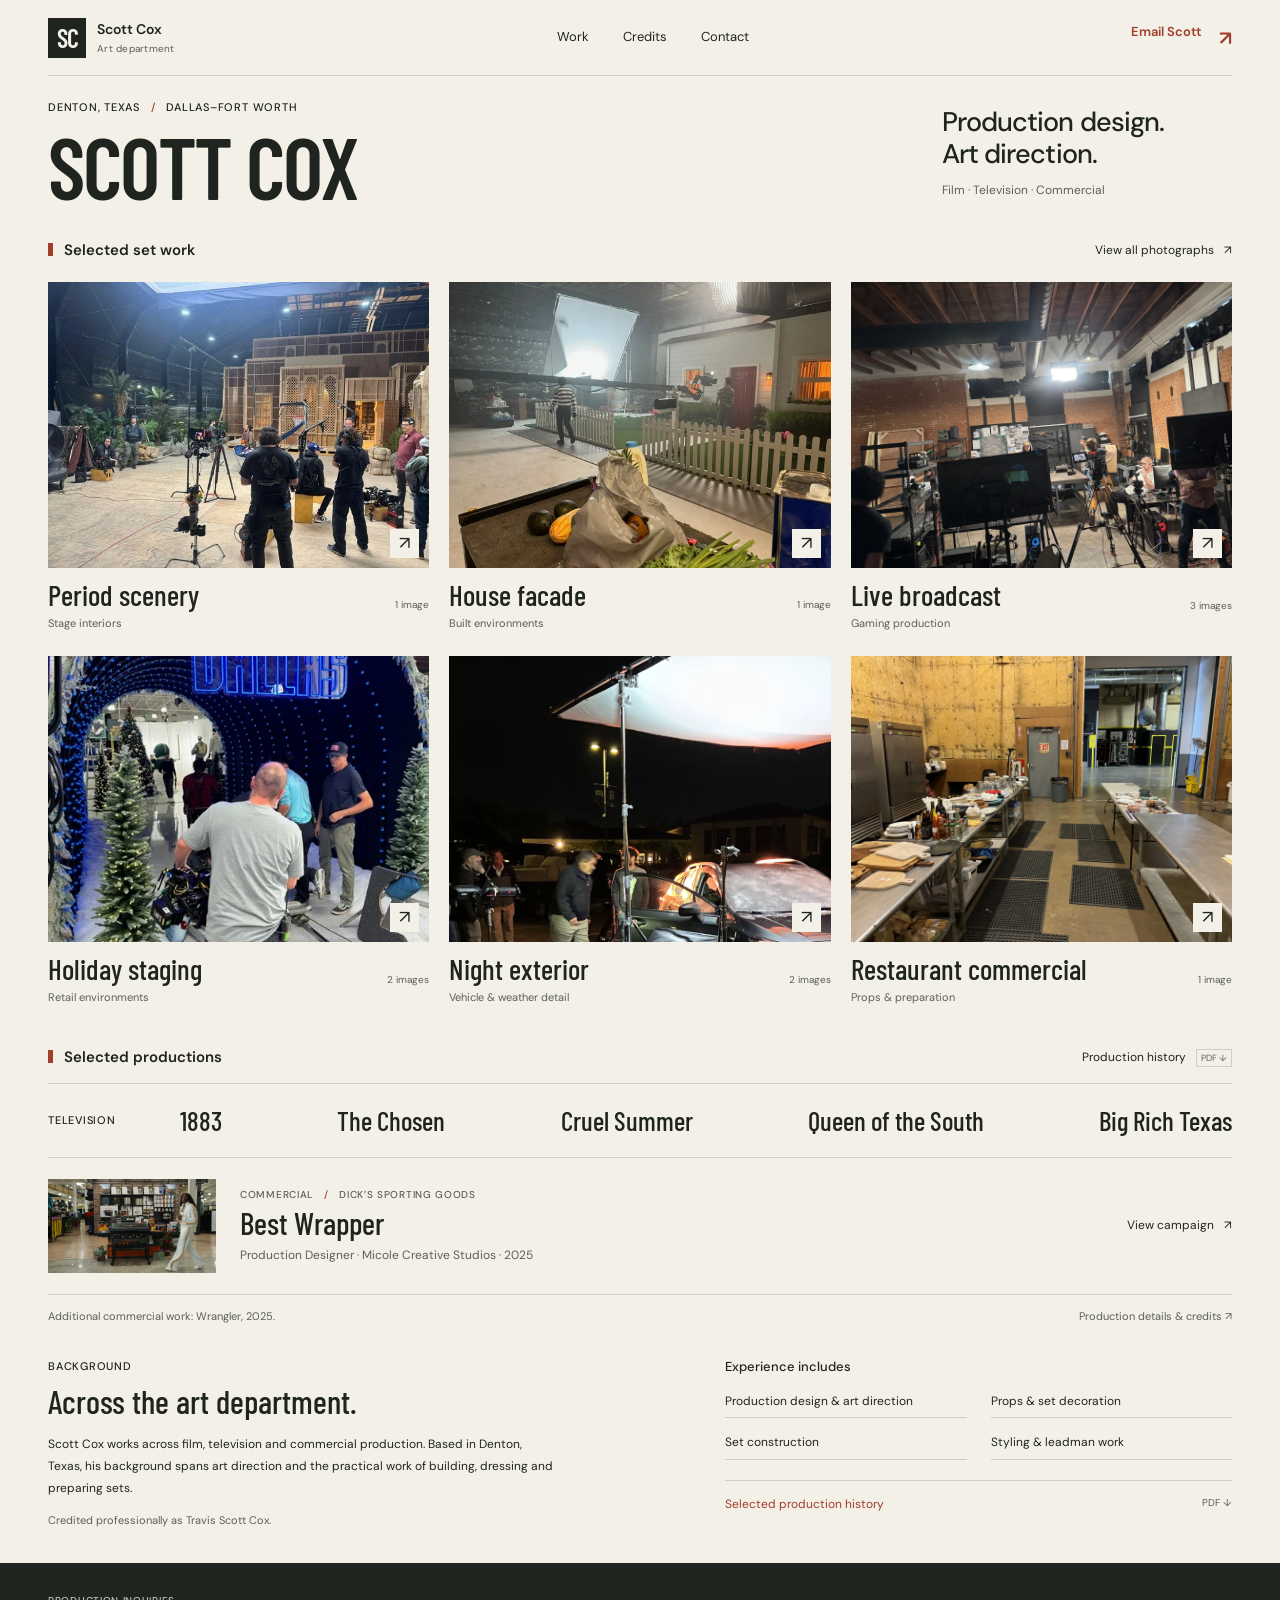
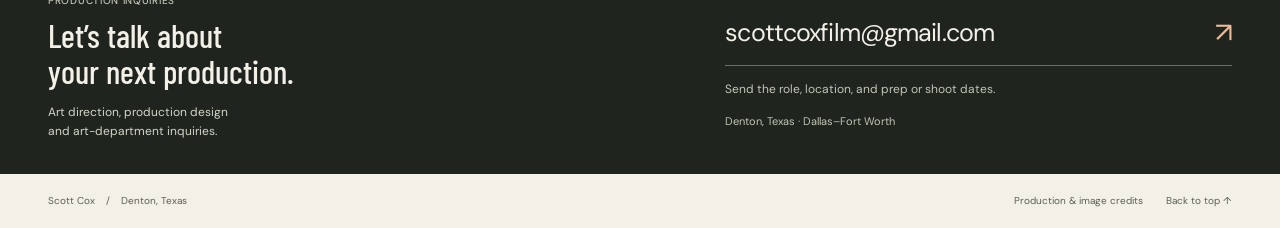
==== commit 07cdd1de: "Lead portfolio with recovered set photography and refresh sharing card" ====
--- a/index.html
+++ b/index.html
@@ -1,17 +1,10 @@
 <!doctype html>
-<html lang="en"><head><meta charset="utf-8"><meta name="viewport" content="width=device-width, initial-scale=1">
-<title>Scott Cox — Production Design &amp; Art Direction</title><meta name="description" content="Scott Cox — production design and art direction in Denton, Texas / Dallas–Fort Worth. Selected television and commercial productions, art-department experience and contact.">
-<meta name="theme-color" content="#f3f0e8">
-<meta property="og:title" content="Scott Cox — Production Design &amp; Art Direction"><meta property="og:description" content="Production design & art direction · Denton / Dallas–Fort Worth">
-<link rel="icon" href="assets/favicon.svg" type="image/svg+xml"><link rel="stylesheet" href="assets/fonts/fonts.css"><link rel="stylesheet" href="assets/site.css"><script src="assets/site.js" defer></script><link rel="canonical" href="https://cmcnosky.github.io/scott-cox-portfolio-preview/"><meta property="og:image" content="https://cmcnosky.github.io/scott-cox-portfolio-preview/assets/social-preview.jpg"><meta property="og:type" content="website"><meta property="og:url" content="https://cmcnosky.github.io/scott-cox-portfolio-preview/"><meta property="og:image:width" content="1200"><meta property="og:image:height" content="630"><meta property="og:image:alt" content="Scott Cox — production design and art direction. Publicity imagery for three television productions listed in his original portfolio."><meta name="twitter:card" content="summary_large_image"></head>
-<body><a class="skip-link" href="#main">Skip to content</a>
-<header class="site-header wrap"><a class="brand" href="index.html" aria-label="Scott Cox, home"><span class="brand-mark" aria-hidden="true">SC</span><span>Scott Cox<span class="brand-sub">Art department</span></span></a><nav aria-label="Main navigation"><a href="#work">Work</a><a href="#experience">Experience</a><a href="#contact">Contact</a></nav><a class="header-email" href="mailto:scottcoxfilm@gmail.com?subject=Production%20inquiry">Email Scott <span aria-hidden="true">↗</span></a></header><main id="main"><div class="intro wrap"><div><p class="eyebrow">Denton, Texas <span>/</span> Dallas–Fort Worth</p><h1>SCOTT COX</h1></div><div class="intro-role"><p>Production design.<br>Art direction.</p><span>Film · Television · Commercial</span></div></div>
-<section id="work" class="television-section wrap" aria-labelledby="television-title"><div class="section-heading"><h2 id="television-title">Television</h2><span class="section-label">Selected productions</span></div><p class="section-intro">Titles listed in Scott’s original portfolio. Series publicity images and an official trailer.</p><div class="television-grid"><article class="television-card" id="1883"><button class="television-image" data-gallery data-full="assets/images/tv-1883.webp" data-caption="1883 — Official 1883 article cover. Source: Paramount+. Series listed in Scott’s original portfolio; imagery is a production reference." aria-label="View 1883 series image"><img src="assets/images/tv-1883.webp" alt="Three men in Old West costume stand in front of a wall covered in nineteenth-century posters, in a publicity image from 1883." width="1600" height="900" loading="eager" fetchpriority="high"><span class="image-open" aria-hidden="true">↗</span></button><div class="television-caption"><div><h3>1883</h3><p>Period drama</p></div><span>Paramount+</span></div></article>
-<article class="television-card" id="cruel-summer"><div class="television-video"><iframe src="https://www.youtube-nocookie.com/embed/0DoTNeWDgCQ" title="Cruel Summer official trailer — Freeform" loading="lazy" allow="accelerometer; autoplay; clipboard-write; encrypted-media; gyroscope; picture-in-picture; web-share" referrerpolicy="strict-origin-when-cross-origin" allowfullscreen></iframe></div><div class="television-caption"><div><h3>Cruel Summer</h3><p>Drama / thriller</p></div><span>Freeform</span></div></article>
-<article class="television-card" id="queen-of-the-south"><button class="television-image" data-gallery data-full="assets/images/tv-queen-of-the-south.webp" data-caption="Queen of the South — Series publicity image from episode 501, “Fantasmas.” Photo: USA Network © 2021 USA Network Media, LLC. Production listed in Scott’s original portfolio; pictured episode not attributed to Scott." aria-label="View Queen of the South series image"><img src="assets/images/tv-queen-of-the-south.webp" alt="Teresa Mendoza in a warmly lit, crowded interior in a Queen of the South publicity still." width="1000" height="563" loading="lazy" ><span class="image-open" aria-hidden="true">↗</span></button><div class="television-caption"><div><h3>Queen of the South</h3><p>Crime drama</p></div><span>USA Network</span></div></article>
-<article class="television-card" id="big-rich-texas"><button class="television-image" data-gallery data-full="assets/images/tv-big-rich-texas.webp" data-caption="Big Rich Texas — Cast publicity image via Dr. Bon Blossman’s official website. Production listed in Scott’s original portfolio." aria-label="View Big Rich Texas series image"><img src="assets/images/tv-big-rich-texas.webp" alt="Big Rich Texas cast publicity image with the series title and a Texas longhorn." width="600" height="337" loading="lazy" ><span class="image-open" aria-hidden="true">↗</span></button><div class="television-caption"><div><h3>Big Rich Texas</h3><p>Unscripted television</p></div><span>Style Network</span></div></article></div></section>
-<section class="commercial-section wrap" aria-labelledby="commercial-title"><div class="section-heading"><h2 id="commercial-title">Commercial</h2><span class="section-label">Selected production design</span></div><article class="commercial-project"><a class="commercial-image" href="work/dicks-best-wrapper.html" aria-label="View Best Wrapper project"><img src="assets/images/dicks-frame-22.webp" alt="Seasonal gift wrapping and retail set dressing in the Best Wrapper campaign." width="1920" height="1080" loading="lazy"><span class="image-open" aria-hidden="true">↗</span></a><div class="commercial-copy"><p class="eyebrow">DICK’S Sporting Goods <span>/</span> 2025</p><h3><a href="work/dicks-best-wrapper.html">Best Wrapper</a></h3><p class="commercial-role">Production Designer</p><p class="commercial-description">Holiday campaign with Flau’jae Johnson.<br>Micole Creative Studios · Praytell</p><a class="text-link" href="work/dicks-best-wrapper.html">View campaign &amp; credits <span aria-hidden="true">↗</span></a></div></article></section>
-<section id="experience" class="experience-section wrap" aria-labelledby="experience-title"><div class="experience-copy"><p class="eyebrow">Background</p><h2 id="experience-title">Across the art department.</h2><p>Scott Cox works across film, television and commercial production. Based in Denton, Texas, his background spans art direction and the practical work of building, dressing and preparing sets.</p><p class="professional-name">Credited professionally as Travis Scott Cox.</p></div><div class="experience-details"><h3>Experience includes</h3><ul class="disciplines"><li>Production design &amp; art direction</li><li>Props &amp; set decoration</li><li>Set construction</li><li>Styling &amp; leadman work</li></ul><a class="download-link" href="assets/Scott-Cox-Selected-Credits.pdf" download>Selected production history <span>PDF ↓</span></a></div></section>
-<section id="contact" class="contact-section" aria-labelledby="contact-title"><div class="contact-inner wrap"><div class="contact-bio"><p class="eyebrow">Production inquiries</p><h2 id="contact-title">Let’s talk about<br>your next production.</h2><p>Art direction, production design<br>and art-department inquiries.</p></div><div class="contact-action"><a class="email-link" href="mailto:scottcoxfilm@gmail.com?subject=Production%20inquiry">scottcoxfilm@gmail.com <span aria-hidden="true">↗</span></a><p>Send the role, location, and prep or shoot dates.</p><p class="contact-location">Denton, Texas · Dallas–Fort Worth</p></div></div></section>
-<dialog id="image-dialog" class="lightbox" aria-label="Television image viewer"><div class="lightbox-inner"><div class="lightbox-top"><span class="lightbox-count" aria-live="polite"></span><button class="lightbox-close" autofocus>Close ×</button></div><div class="lightbox-image-wrap"><img class="lightbox-image" alt=""></div><div class="lightbox-bottom"><button data-previous aria-label="Previous image">←</button><p class="lightbox-caption" aria-live="polite"></p><button data-next aria-label="Next image">→</button></div></div></dialog>
-</main><footer class="site-footer wrap"><span>Scott Cox <span class="footer-separator">/</span> Art department</span><div><a href="sources.html">Production &amp; image credits</a><a href="#main">Back to top ↑</a></div></footer></body></html>+<html lang="en"><head><meta charset="utf-8"><meta name="viewport" content="width=device-width,initial-scale=1">
+<title>Scott Cox — Production Design &amp; Art Direction</title><meta name="description" content="Scott Cox — production design and art direction in Denton / Dallas–Fort Worth. Explore set photography, television and commercial work, and contact Scott for production inquiries.">
+<meta name="theme-color" content="#f3f0e8"><link rel="canonical" href="https://cmcnosky.github.io/scott-cox-portfolio-preview/">
+<meta property="og:title" content="Scott Cox — Production Design &amp; Art Direction"><meta property="og:description" content="Production design &amp; art direction · Denton / Dallas–Fort Worth · Sets, props, television &amp; commercials">
+<meta property="og:type" content="website"><meta property="og:url" content="https://cmcnosky.github.io/scott-cox-portfolio-preview/"><meta name="twitter:card" content="summary_large_image">
+<link rel="icon" href="assets/favicon.svg" type="image/svg+xml"><link rel="stylesheet" href="assets/fonts/fonts.css"><link rel="stylesheet" href="assets/site.css"><script src="assets/site.js" defer></script><meta property="og:image" content="https://cmcnosky.github.io/scott-cox-portfolio-preview/assets/social-preview-set-work-20261115.jpg"><meta property="og:image:width" content="1200"><meta property="og:image:height" content="630"><meta property="og:image:alt" content="Scott Cox — production design and art direction, with photographs of period scenery, a live-broadcast set and a house facade."><meta name="twitter:image" content="https://cmcnosky.github.io/scott-cox-portfolio-preview/assets/social-preview-set-work-20261115.jpg"></head><body>
+<a class="skip-link" href="#main">Skip to content</a><header class="site-header wrap"><a class="brand" href="index.html" aria-label="Scott Cox, home"><span class="brand-mark" aria-hidden="true">SC</span><span>Scott Cox<span class="brand-sub">Art department</span></span></a><nav aria-label="Main navigation"><a href="index.html#work">Work</a><a href="index.html#credits">Credits</a><a href="index.html#contact">Contact</a></nav><a class="header-email" href="mailto:scottcoxfilm@gmail.com?subject=Production%20inquiry">Email Scott <span aria-hidden="true">↗</span></a></header><main id="main"><div class="intro wrap"><div><p class="eyebrow">Denton, Texas <span>/</span> Dallas–Fort Worth</p><h1>SCOTT COX</h1></div><div class="intro-role"><p>Production design.<br>Art direction.</p><span>Film · Television · Commercial</span></div></div>
+<section id="work" class="selected-work wrap" aria-labelledby="work-title"><div class="section-heading"><h2 id="work-title">Selected set work</h2><a class="text-link" href="work/set-work.html">View all photographs <span aria-hidden="true">↗</span></a></div><div class="work-grid"><article class="work-card"><a class="work-cover" href="work/set-work.html#period-stage" aria-label="View period scenery photographs"><img src="assets/images/set-work/period-stage.webp" alt="Camera crew in front of wood-toned period scenery, lattice panels, palms and textured walls." width="800" height="600" loading="eager" fetchpriority="high"><span class="image-open" aria-hidden="true">↗</span></a><div class="work-caption"><div><h3><a href="work/set-work.html#period-stage">Period scenery</a></h3><p>Stage interiors</p></div><span>1 image</span></div></article><article class="work-card"><a class="work-cover" href="work/set-work.html#house-facade" aria-label="View house facade photographs"><img src="assets/images/set-work/house-facade.webp" alt="A house facade with a red door, white picket fence and lawn, with camera and lighting equipment on stage." width="800" height="600" loading="eager" ><span class="image-open" aria-hidden="true">↗</span></a><div class="work-caption"><div><h3><a href="work/set-work.html#house-facade">House facade</a></h3><p>Built environments</p></div><span>1 image</span></div></article><article class="work-card"><a class="work-cover" href="work/set-work.html#live-broadcast" aria-label="View live broadcast photographs"><img src="assets/images/set-work/live-stage.webp" alt="Cameras and crew face a tactical-themed gaming set with a wall map, cases and scenic dressing." width="800" height="600" loading="eager" ><span class="image-open" aria-hidden="true">↗</span></a><div class="work-caption"><div><h3><a href="work/set-work.html#live-broadcast">Live broadcast</a></h3><p>Gaming production</p></div><span>3 images</span></div></article><article class="work-card"><a class="work-cover" href="work/set-work.html#holiday-staging" aria-label="View holiday staging photographs"><img src="assets/images/set-work/holiday-entrance.webp" alt="An illuminated DALLAS entrance with icicle decorations, artificial snow, trees and a camera crew." width="800" height="600" loading="lazy" ><span class="image-open" aria-hidden="true">↗</span></a><div class="work-caption"><div><h3><a href="work/set-work.html#holiday-staging">Holiday staging</a></h3><p>Retail environments</p></div><span>2 images</span></div></article><article class="work-card"><a class="work-cover" href="work/set-work.html#vehicle-shoot" aria-label="View night exterior photographs"><img src="assets/images/set-work/vehicle-shoot.webp" alt="A frosted vehicle beneath an overhead diffusion frame with camera equipment and crew." width="800" height="600" loading="lazy" ><span class="image-open" aria-hidden="true">↗</span></a><div class="work-caption"><div><h3><a href="work/set-work.html#vehicle-shoot">Night exterior</a></h3><p>Vehicle & weather detail</p></div><span>2 images</span></div></article><article class="work-card"><a class="work-cover" href="work/set-work.html#restaurant-props" aria-label="View restaurant commercial photographs"><img src="assets/images/set-work/restaurant-props.webp" alt="Tables of dishes, bottles, cutting boards and food-service props beside a soundstage doorway." width="800" height="600" loading="lazy" ><span class="image-open" aria-hidden="true">↗</span></a><div class="work-caption"><div><h3><a href="work/set-work.html#restaurant-props">Restaurant commercial</a></h3><p>Props & preparation</p></div><span>1 image</span></div></article></div></section>
+<section id="credits" class="production-section wrap" aria-labelledby="credits-title"><div class="section-heading"><h2 id="credits-title">Selected productions</h2><a class="text-link" href="assets/Scott-Cox-Selected-Credits.pdf" download>Production history <span class="file-type">PDF ↓</span></a></div><div class="production-list"><p class="eyebrow">Television</p><ul><li id="1883"><a href="work/television.html#1883">1883</a></li><li><a href="work/television.html#the-chosen">The Chosen</a></li><li id="cruel-summer"><a href="work/television.html#cruel-summer">Cruel Summer</a></li><li id="queen-of-the-south"><a href="work/television.html#queen-of-the-south">Queen of the South</a></li><li id="big-rich-texas"><a href="work/television.html#big-rich-texas">Big Rich Texas</a></li></ul></div><article class="campaign-row"><a href="work/dicks-best-wrapper.html" class="campaign-thumb" aria-label="View Best Wrapper campaign"><img src="assets/images/dicks-frame-22.webp" alt="Holiday gift-wrap and retail dressing for the Best Wrapper campaign." width="1920" height="1080" loading="lazy"></a><div><p class="eyebrow">Commercial <span>/</span> DICK’S Sporting Goods</p><h3><a href="work/dicks-best-wrapper.html">Best Wrapper</a></h3><p>Production Designer · Micole Creative Studios · 2025</p></div><a class="text-link" href="work/dicks-best-wrapper.html">View campaign <span aria-hidden="true">↗</span></a></article><p class="production-footnote">Additional commercial work: Wrangler, 2025. <a href="sources.html">Production details &amp; credits ↗</a></p></section><section id="experience" class="experience-section wrap" aria-labelledby="experience-title"><div class="experience-copy"><p class="eyebrow">Background</p><h2 id="experience-title">Across the art department.</h2><p>Scott Cox works across film, television and commercial production. Based in Denton, Texas, his background spans art direction and the practical work of building, dressing and preparing sets.</p><p class="professional-name">Credited professionally as Travis Scott Cox.</p></div><div class="experience-details"><h3>Experience includes</h3><ul class="disciplines"><li>Production design &amp; art direction</li><li>Props &amp; set decoration</li><li>Set construction</li><li>Styling &amp; leadman work</li></ul><a class="download-link" href="assets/Scott-Cox-Selected-Credits.pdf" download>Selected production history <span>PDF ↓</span></a></div></section><section id="contact" class="contact-section" aria-labelledby="contact-title"><div class="contact-inner wrap"><div class="contact-bio"><p class="eyebrow">Production inquiries</p><h2 id="contact-title">Let’s talk about<br>your next production.</h2><p>Art direction, production design<br>and art-department inquiries.</p></div><div class="contact-action"><a class="email-link" href="mailto:scottcoxfilm@gmail.com?subject=Production%20inquiry">scottcoxfilm@gmail.com <span aria-hidden="true">↗</span></a><p>Send the role, location, and prep or shoot dates.</p><p class="contact-location">Denton, Texas · Dallas–Fort Worth</p></div></div></section></main><footer class="site-footer wrap"><span>Scott Cox <span class="footer-separator">/</span> Denton, Texas</span><div><a href="sources.html">Production &amp; image credits</a><a href="#main">Back to top ↑</a></div></footer></body></html>
--- a/assets/site.css
+++ b/assets/site.css
@@ -20,3 +20,11 @@
 .television-video{aspect-ratio:16/9;background:#171a17;overflow:hidden}.television-video iframe{width:100%;height:100%;border:0;display:block}
 
 @media(max-width:640px){.intro-role>p{font-size:19px;flex:1}.intro-role>span{flex:0 0 80px;max-width:80px}.television-caption{display:grid;grid-template-columns:1fr auto;gap:4px 12px}.television-caption>div{display:contents}.television-caption h3{grid-column:1/-1}.television-caption p{grid-column:1;grid-row:2;margin:0}.television-caption>span{grid-column:2;grid-row:2}}
+
+/* Set photography portfolio. Shared typography and project-page styles remain above. */
+.intro{padding-block:23px 27px}.intro h1{font-size:86px}.intro-role{padding-right:0}.selected-work .section-heading{margin-bottom:15px}.work-grid{display:grid;grid-template-columns:repeat(3,minmax(0,1fr));gap:24px 20px}.work-cover{display:block;position:relative;aspect-ratio:4/3;background:#252922;overflow:hidden}.work-cover img{height:100%;object-fit:cover;transition:transform .25s ease}.work-cover:hover img{transform:scale(1.025)}.work-cover .image-open{width:29px;height:29px;font-size:18px;bottom:10px;right:10px}.work-caption{display:flex;justify-content:space-between;gap:10px;align-items:center;padding-top:11px}.work-caption h3{font:500 29px/1.1 var(--display)}.work-caption h3 a:hover{text-decoration:underline;text-underline-offset:4px}.work-caption p{font-size:11px;color:var(--muted);margin-top:4px}.work-caption>span{font-size:10px;color:var(--muted);white-space:nowrap}.production-section{padding-top:35px}.production-list{display:grid;grid-template-columns:110px 1fr;gap:22px;padding-block:21px;border-top:1px solid var(--line);border-bottom:1px solid var(--line);align-items:center}.production-list ul{display:flex;justify-content:space-between;flex-wrap:wrap;gap:10px 24px;list-style:none;margin:0;padding:0}.production-list li{font:500 27px/1.15 var(--display)}.production-list a:hover{color:var(--accent)}.campaign-row{display:grid;grid-template-columns:168px 1fr auto;gap:24px;align-items:center;padding-block:21px;border-bottom:1px solid var(--line)}.campaign-thumb{display:block;aspect-ratio:16/9;overflow:hidden}.campaign-thumb img{height:100%;object-fit:cover}.campaign-row .eyebrow{font-size:10px;color:var(--muted)}.campaign-row h3{font:500 31px/1.1 var(--display);margin-block:4px 6px}.campaign-row>div>p:last-child{font-size:12px;color:var(--muted)}.campaign-row h3 a:hover{text-decoration:underline;text-underline-offset:4px}.production-footnote{display:flex;justify-content:space-between;gap:20px;font-size:11px;color:var(--muted);margin-top:13px}.production-footnote a:hover{text-decoration:underline}.experience-section{padding-block:32px}.experience-copy h2{font-size:33px}.experience-copy>p:not(.eyebrow){font-size:12px}.contact-bio h2{font-size:33px}.set-intro{padding-top:23px}.set-intro-row{display:grid;grid-template-columns:1fr 400px;gap:50px;align-items:end;padding-block:20px 23px}.set-intro-row h1{font:500 58px/1.03 var(--display);letter-spacing:-.02em;margin-top:7px}.set-intro-row>p{font-size:13px;color:var(--muted);line-height:1.7}.set-nav{display:flex;gap:13px 23px;flex-wrap:wrap;padding-block:15px;border-top:1px solid var(--line);border-bottom:1px solid var(--line);font-size:12px}.set-nav a:hover{color:var(--accent);text-decoration:underline;text-underline-offset:4px}.set-group{padding-top:32px;scroll-margin-top:24px}.set-group-heading{display:grid;grid-template-columns:1fr 1fr;gap:30px;align-items:end;margin-bottom:17px}.set-group-heading h2{font:500 36px/1.1 var(--display);margin-top:5px}.set-group-heading>p{font-size:12px;color:var(--muted);max-width:480px;line-height:1.75}.set-role{font-size:11px;color:var(--accent);margin-top:7px}.set-photos{display:grid;grid-template-columns:repeat(2,minmax(0,1fr));gap:18px}.set-photos.single{grid-template-columns:minmax(0,760px)}.set-photo{display:block;position:relative;width:100%;border:0;padding:0;background:#e4e1d9;overflow:hidden}.set-photo img{height:auto;max-height:540px;object-fit:contain;width:100%}.set-photos figure{min-width:0}.set-photos figcaption{font-size:11px;color:var(--muted);margin-top:7px}.set-note{border-top:1px solid var(--line);padding-block:18px;margin-top:30px;display:flex;gap:40px;justify-content:space-between;align-items:center}.set-note p{font-size:11px;color:var(--muted);max-width:720px}.set-note a{white-space:nowrap}.chosen-credit{display:grid;grid-template-columns:1fr 1fr;gap:30px;border-top:1px solid var(--line);padding-block:24px;margin-top:25px;align-items:center}.chosen-credit h3{font:500 32px/1.1 var(--display);margin-top:7px}.chosen-credit>p{font-size:12px;color:var(--muted)}#television{padding-block:22px 25px}.lightbox-image{object-fit:contain}.lightbox-image-wrap{min-height:0}.lightbox-top{flex-shrink:0}.lightbox-bottom{flex-shrink:0}
+@media(max-width:960px){.work-grid{gap:23px 15px}.work-caption{align-items:start}.work-caption h3{font-size:26px}.work-caption>span{font-size:9px;padding-top:4px}.work-caption p{font-size:10px}.production-list{grid-template-columns:1fr;gap:12px}.production-list li{font-size:25px}.campaign-row{grid-template-columns:140px 1fr;gap:19px}.campaign-row>.text-link{grid-column:2;margin-top:-10px}.set-intro-row{grid-template-columns:1.2fr 1fr;gap:30px}.set-intro-row h1{font-size:49px}.set-photos img{max-height:460px}}
+@media(max-width:640px){.intro{padding-block:23px}.intro h1{font-size:74px}.work-grid{grid-template-columns:repeat(2,minmax(0,1fr));gap:22px 12px}.work-caption{display:block;padding-top:9px}.work-caption h3{font-size:25px}.work-caption p{font-size:10px;line-height:1.4;margin-top:4px}.work-caption>span{display:none}.work-cover .image-open{width:24px;height:24px;font-size:16px;bottom:7px;right:7px}.selected-work .section-heading{align-items:center}.selected-work .text-link{font-size:10px}.production-section{padding-top:28px}.production-list{padding-block:16px;gap:13px}.production-list ul{justify-content:flex-start;gap:13px 25px}.production-list li{font-size:26px}.campaign-row{grid-template-columns:108px 1fr;gap:15px;padding-block:18px}.campaign-row .eyebrow{font-size:8px;line-height:1.6}.campaign-row .eyebrow span{margin-inline:2px}.campaign-row h3{font-size:29px}.campaign-row>div>p:last-child{font-size:10px;line-height:1.6}.campaign-row>.text-link{margin-top:-8px;font-size:11px}.production-footnote{display:block;font-size:10px;line-height:1.8}.production-footnote a{display:block;margin-top:3px}.experience-section{padding-block:28px;gap:20px}.experience-copy h2{font-size:32px}.set-intro{padding-top:17px}.set-intro-row{grid-template-columns:1fr;gap:15px;padding-block:17px 20px}.set-intro-row h1{font-size:46px}.set-intro-row>p{font-size:12px}.set-nav{gap:10px 19px;font-size:11px;padding-block:13px}.set-group{padding-top:27px}.set-group-heading{grid-template-columns:1fr;gap:10px;margin-bottom:14px}.set-group-heading h2{font-size:33px}.set-group-heading>p{font-size:12px}.set-photos,.set-photos.single{grid-template-columns:1fr;gap:20px}.set-photos img{max-height:600px}.set-note{display:block;padding-block:16px;margin-top:25px}.set-note p{font-size:10px}.set-note a{margin-top:8px;font-size:11px}.chosen-credit{grid-template-columns:1fr;gap:13px}.contact-bio h2{font-size:32px}}
+@media(max-width:360px){.intro h1{font-size:67px}.work-grid{gap:20px 10px}.work-caption h3{font-size:23px}.work-caption p{font-size:9px}.selected-work .text-link{font-size:9px}.set-intro-row h1{font-size:41px}}
+
+.television-page-title{font:500 58px/1.05 var(--display);margin-top:17px}@media(max-width:640px){.television-page-title{font-size:46px}}
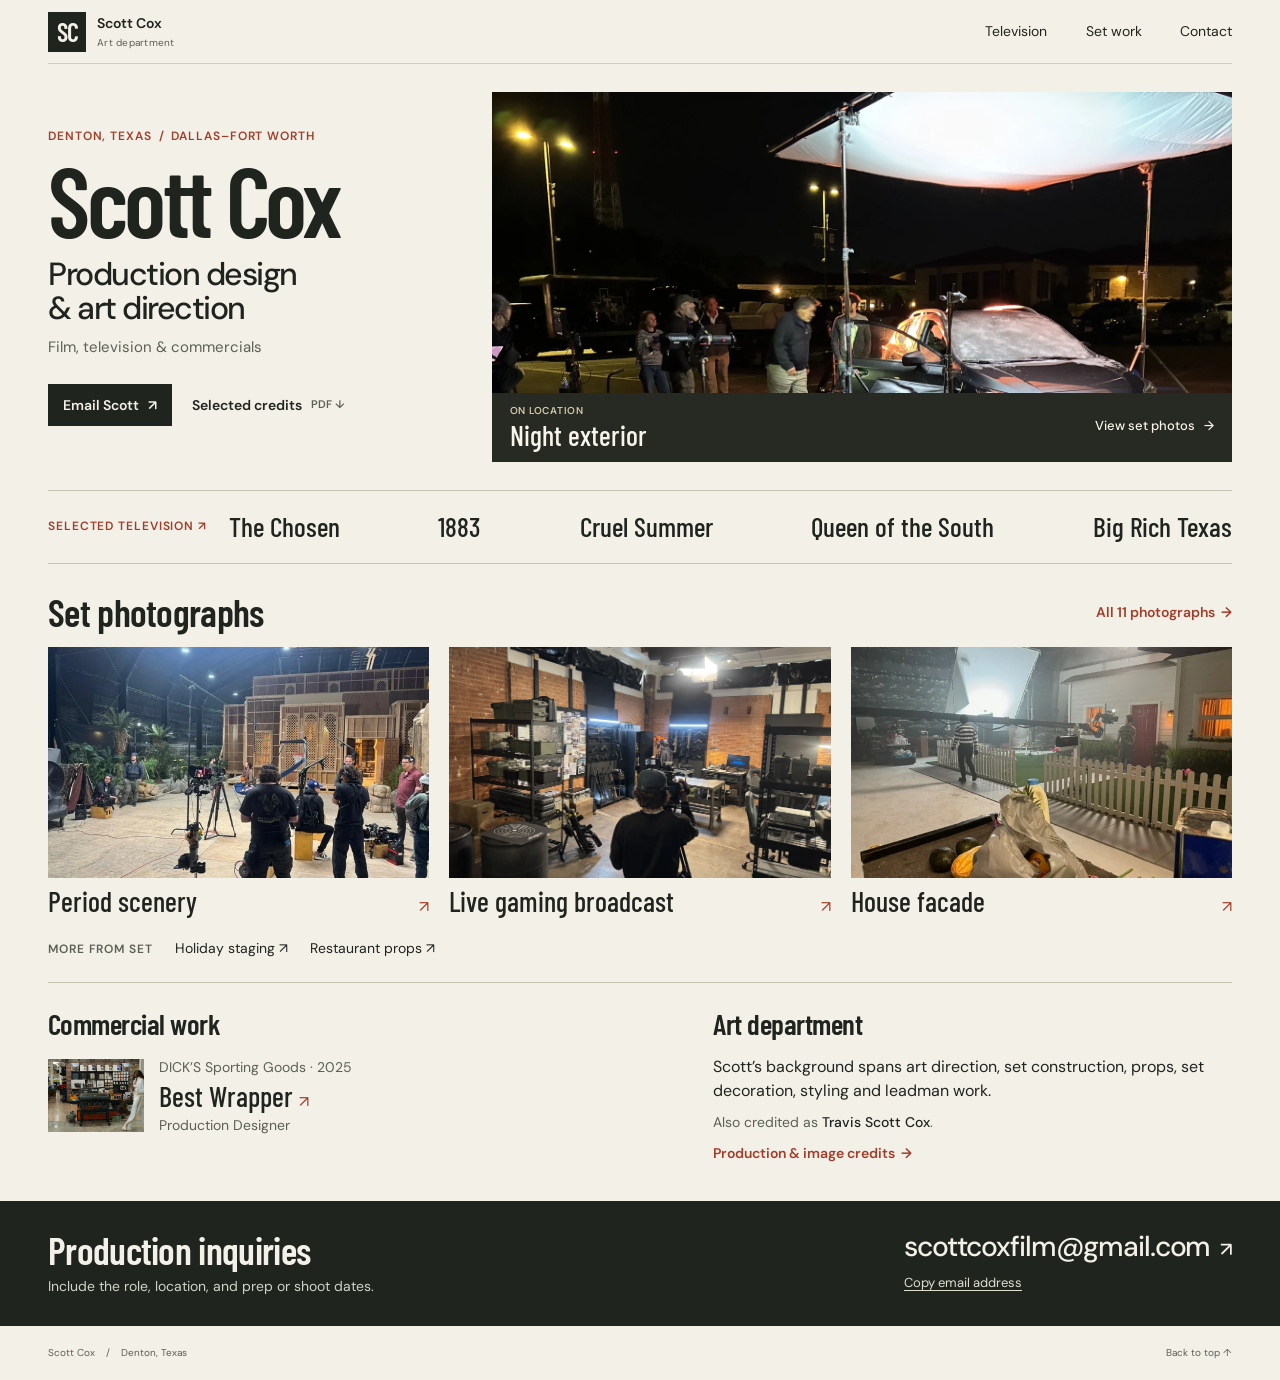
==== commit 6b3e2847: "Lead with Scott’s set work and make production inquiries easier" ====
--- a/index.html
+++ b/index.html
@@ -1,10 +1,105 @@
 <!doctype html>
-<html lang="en"><head><meta charset="utf-8"><meta name="viewport" content="width=device-width,initial-scale=1">
-<title>Scott Cox — Production Design &amp; Art Direction</title><meta name="description" content="Scott Cox — production design and art direction in Denton / Dallas–Fort Worth. Explore set photography, television and commercial work, and contact Scott for production inquiries.">
-<meta name="theme-color" content="#f3f0e8"><link rel="canonical" href="https://cmcnosky.github.io/scott-cox-portfolio-preview/">
-<meta property="og:title" content="Scott Cox — Production Design &amp; Art Direction"><meta property="og:description" content="Production design &amp; art direction · Denton / Dallas–Fort Worth · Sets, props, television &amp; commercials">
-<meta property="og:type" content="website"><meta property="og:url" content="https://cmcnosky.github.io/scott-cox-portfolio-preview/"><meta name="twitter:card" content="summary_large_image">
-<link rel="icon" href="assets/favicon.svg" type="image/svg+xml"><link rel="stylesheet" href="assets/fonts/fonts.css"><link rel="stylesheet" href="assets/site.css"><script src="assets/site.js" defer></script><meta property="og:image" content="https://cmcnosky.github.io/scott-cox-portfolio-preview/assets/social-preview-set-work-20261115.jpg"><meta property="og:image:width" content="1200"><meta property="og:image:height" content="630"><meta property="og:image:alt" content="Scott Cox — production design and art direction, with photographs of period scenery, a live-broadcast set and a house facade."><meta name="twitter:image" content="https://cmcnosky.github.io/scott-cox-portfolio-preview/assets/social-preview-set-work-20261115.jpg"></head><body>
-<a class="skip-link" href="#main">Skip to content</a><header class="site-header wrap"><a class="brand" href="index.html" aria-label="Scott Cox, home"><span class="brand-mark" aria-hidden="true">SC</span><span>Scott Cox<span class="brand-sub">Art department</span></span></a><nav aria-label="Main navigation"><a href="index.html#work">Work</a><a href="index.html#credits">Credits</a><a href="index.html#contact">Contact</a></nav><a class="header-email" href="mailto:scottcoxfilm@gmail.com?subject=Production%20inquiry">Email Scott <span aria-hidden="true">↗</span></a></header><main id="main"><div class="intro wrap"><div><p class="eyebrow">Denton, Texas <span>/</span> Dallas–Fort Worth</p><h1>SCOTT COX</h1></div><div class="intro-role"><p>Production design.<br>Art direction.</p><span>Film · Television · Commercial</span></div></div>
-<section id="work" class="selected-work wrap" aria-labelledby="work-title"><div class="section-heading"><h2 id="work-title">Selected set work</h2><a class="text-link" href="work/set-work.html">View all photographs <span aria-hidden="true">↗</span></a></div><div class="work-grid"><article class="work-card"><a class="work-cover" href="work/set-work.html#period-stage" aria-label="View period scenery photographs"><img src="assets/images/set-work/period-stage.webp" alt="Camera crew in front of wood-toned period scenery, lattice panels, palms and textured walls." width="800" height="600" loading="eager" fetchpriority="high"><span class="image-open" aria-hidden="true">↗</span></a><div class="work-caption"><div><h3><a href="work/set-work.html#period-stage">Period scenery</a></h3><p>Stage interiors</p></div><span>1 image</span></div></article><article class="work-card"><a class="work-cover" href="work/set-work.html#house-facade" aria-label="View house facade photographs"><img src="assets/images/set-work/house-facade.webp" alt="A house facade with a red door, white picket fence and lawn, with camera and lighting equipment on stage." width="800" height="600" loading="eager" ><span class="image-open" aria-hidden="true">↗</span></a><div class="work-caption"><div><h3><a href="work/set-work.html#house-facade">House facade</a></h3><p>Built environments</p></div><span>1 image</span></div></article><article class="work-card"><a class="work-cover" href="work/set-work.html#live-broadcast" aria-label="View live broadcast photographs"><img src="assets/images/set-work/live-stage.webp" alt="Cameras and crew face a tactical-themed gaming set with a wall map, cases and scenic dressing." width="800" height="600" loading="eager" ><span class="image-open" aria-hidden="true">↗</span></a><div class="work-caption"><div><h3><a href="work/set-work.html#live-broadcast">Live broadcast</a></h3><p>Gaming production</p></div><span>3 images</span></div></article><article class="work-card"><a class="work-cover" href="work/set-work.html#holiday-staging" aria-label="View holiday staging photographs"><img src="assets/images/set-work/holiday-entrance.webp" alt="An illuminated DALLAS entrance with icicle decorations, artificial snow, trees and a camera crew." width="800" height="600" loading="lazy" ><span class="image-open" aria-hidden="true">↗</span></a><div class="work-caption"><div><h3><a href="work/set-work.html#holiday-staging">Holiday staging</a></h3><p>Retail environments</p></div><span>2 images</span></div></article><article class="work-card"><a class="work-cover" href="work/set-work.html#vehicle-shoot" aria-label="View night exterior photographs"><img src="assets/images/set-work/vehicle-shoot.webp" alt="A frosted vehicle beneath an overhead diffusion frame with camera equipment and crew." width="800" height="600" loading="lazy" ><span class="image-open" aria-hidden="true">↗</span></a><div class="work-caption"><div><h3><a href="work/set-work.html#vehicle-shoot">Night exterior</a></h3><p>Vehicle & weather detail</p></div><span>2 images</span></div></article><article class="work-card"><a class="work-cover" href="work/set-work.html#restaurant-props" aria-label="View restaurant commercial photographs"><img src="assets/images/set-work/restaurant-props.webp" alt="Tables of dishes, bottles, cutting boards and food-service props beside a soundstage doorway." width="800" height="600" loading="lazy" ><span class="image-open" aria-hidden="true">↗</span></a><div class="work-caption"><div><h3><a href="work/set-work.html#restaurant-props">Restaurant commercial</a></h3><p>Props & preparation</p></div><span>1 image</span></div></article></div></section>
-<section id="credits" class="production-section wrap" aria-labelledby="credits-title"><div class="section-heading"><h2 id="credits-title">Selected productions</h2><a class="text-link" href="assets/Scott-Cox-Selected-Credits.pdf" download>Production history <span class="file-type">PDF ↓</span></a></div><div class="production-list"><p class="eyebrow">Television</p><ul><li id="1883"><a href="work/television.html#1883">1883</a></li><li><a href="work/television.html#the-chosen">The Chosen</a></li><li id="cruel-summer"><a href="work/television.html#cruel-summer">Cruel Summer</a></li><li id="queen-of-the-south"><a href="work/television.html#queen-of-the-south">Queen of the South</a></li><li id="big-rich-texas"><a href="work/television.html#big-rich-texas">Big Rich Texas</a></li></ul></div><article class="campaign-row"><a href="work/dicks-best-wrapper.html" class="campaign-thumb" aria-label="View Best Wrapper campaign"><img src="assets/images/dicks-frame-22.webp" alt="Holiday gift-wrap and retail dressing for the Best Wrapper campaign." width="1920" height="1080" loading="lazy"></a><div><p class="eyebrow">Commercial <span>/</span> DICK’S Sporting Goods</p><h3><a href="work/dicks-best-wrapper.html">Best Wrapper</a></h3><p>Production Designer · Micole Creative Studios · 2025</p></div><a class="text-link" href="work/dicks-best-wrapper.html">View campaign <span aria-hidden="true">↗</span></a></article><p class="production-footnote">Additional commercial work: Wrangler, 2025. <a href="sources.html">Production details &amp; credits ↗</a></p></section><section id="experience" class="experience-section wrap" aria-labelledby="experience-title"><div class="experience-copy"><p class="eyebrow">Background</p><h2 id="experience-title">Across the art department.</h2><p>Scott Cox works across film, television and commercial production. Based in Denton, Texas, his background spans art direction and the practical work of building, dressing and preparing sets.</p><p class="professional-name">Credited professionally as Travis Scott Cox.</p></div><div class="experience-details"><h3>Experience includes</h3><ul class="disciplines"><li>Production design &amp; art direction</li><li>Props &amp; set decoration</li><li>Set construction</li><li>Styling &amp; leadman work</li></ul><a class="download-link" href="assets/Scott-Cox-Selected-Credits.pdf" download>Selected production history <span>PDF ↓</span></a></div></section><section id="contact" class="contact-section" aria-labelledby="contact-title"><div class="contact-inner wrap"><div class="contact-bio"><p class="eyebrow">Production inquiries</p><h2 id="contact-title">Let’s talk about<br>your next production.</h2><p>Art direction, production design<br>and art-department inquiries.</p></div><div class="contact-action"><a class="email-link" href="mailto:scottcoxfilm@gmail.com?subject=Production%20inquiry">scottcoxfilm@gmail.com <span aria-hidden="true">↗</span></a><p>Send the role, location, and prep or shoot dates.</p><p class="contact-location">Denton, Texas · Dallas–Fort Worth</p></div></div></section></main><footer class="site-footer wrap"><span>Scott Cox <span class="footer-separator">/</span> Denton, Texas</span><div><a href="sources.html">Production &amp; image credits</a><a href="#main">Back to top ↑</a></div></footer></body></html>+<html lang="en">
+<head>
+<meta charset="utf-8">
+<meta name="viewport" content="width=device-width,initial-scale=1">
+<title>Scott Cox — Production Design &amp; Art Direction</title>
+<meta name="description" content="Scott Cox — production design and art direction in Denton / Dallas–Fort Worth. Explore set photography, television and commercial work, and contact Scott for production inquiries.">
+<meta name="theme-color" content="#f3f0e8">
+<link rel="canonical" href="https://cmcnosky.github.io/scott-cox-portfolio-preview/">
+<meta property="og:title" content="Scott Cox — Production Design &amp; Art Direction">
+<meta property="og:description" content="Production design &amp; art direction · Denton / Dallas–Fort Worth · Sets, props, television &amp; commercials">
+<meta property="og:type" content="website">
+<meta property="og:url" content="https://cmcnosky.github.io/scott-cox-portfolio-preview/">
+<meta name="twitter:card" content="summary_large_image">
+<link rel="icon" href="assets/favicon.svg" type="image/svg+xml">
+<link rel="stylesheet" href="assets/fonts/fonts.css">
+<link rel="stylesheet" href="assets/site.css">
+<link rel="stylesheet" href="assets/home.css">
+<script src="assets/site.js" defer>
+</script>
+<meta property="og:image" content="https://cmcnosky.github.io/scott-cox-portfolio-preview/assets/social-preview-night-exterior-20261117.jpg">
+<meta property="og:image:width" content="1200">
+<meta property="og:image:height" content="630">
+<meta property="og:image:alt" content="Scott Cox, production design and art direction in Denton and Dallas–Fort Worth, above a photograph of a crew filming a frosted car at night.">
+<meta name="twitter:image" content="https://cmcnosky.github.io/scott-cox-portfolio-preview/assets/social-preview-night-exterior-20261117.jpg">
+<meta name="twitter:image:alt" content="Scott Cox, production design and art direction in Denton and Dallas–Fort Worth, above a photograph of a crew filming a frosted car at night.">
+<meta property="og:image:type" content="image/jpeg">
+</head>
+<body class="portfolio-home">
+<a class="skip-link" href="#main">Skip to content</a>
+<header class="site-header wrap">
+  <a class="brand" href="index.html" aria-label="Scott Cox, home"><span class="brand-mark" aria-hidden="true">SC</span><span>Scott Cox<span class="brand-sub">Art department</span></span></a>
+  <nav aria-label="Main navigation"><a href="#credits">Television</a><a href="#work">Set work</a><a href="#contact">Contact</a></nav>
+</header>
+<main id="main">
+  <section class="mast wrap" aria-labelledby="name">
+    <div class="identity">
+      <p class="base">Denton, Texas <span aria-hidden="true">/</span> Dallas–Fort Worth</p>
+      <h1 id="name">Scott Cox</h1>
+      <p class="role">Production design <br>&amp; art direction</p>
+      <p class="media">Film, television &amp; commercials</p>
+      <div class="hire-links">
+        <a class="inquire" href="mailto:scottcoxfilm@gmail.com?subject=Production%20inquiry">Email Scott <span aria-hidden="true">↗</span></a>
+        <a class="download-credits" href="assets/Scott-Cox-Selected-Credits.pdf" download>Selected credits <small>PDF ↓</small></a>
+      </div>
+    </div>
+    <a class="lead-photo photo-link" href="work/set-work.html#vehicle-shoot">
+      <img src="assets/images/set-work/vehicle-shoot.webp" alt="Crew working around a frost-covered car under an overhead diffusion frame at night." width="1600" height="641" fetchpriority="high">
+      <div class="lead-caption"><div><span class="frame-label">On location</span><strong>Night exterior</strong></div><span class="frame-action">View set photos <span aria-hidden="true">→</span></span></div>
+    </a>
+  </section>
+  <section id="credits" class="title-strip wrap" aria-labelledby="television-heading">
+    <h2 id="television-heading"><a href="work/television.html">Selected television <span aria-hidden="true">↗</span></a></h2>
+    <ul>
+      <li id="the-chosen"><a href="work/television.html#the-chosen">The Chosen</a></li>
+      <li id="1883"><a href="work/television.html#1883">1883</a></li>
+      <li id="cruel-summer"><a href="work/television.html#cruel-summer">Cruel Summer</a></li>
+      <li id="queen-of-the-south"><a href="work/television.html#queen-of-the-south">Queen of the South</a></li>
+      <li id="big-rich-texas"><a href="work/television.html#big-rich-texas">Big Rich Texas</a></li>
+    </ul>
+  </section>
+  <section id="work" class="photo-selection wrap" aria-labelledby="photos-heading">
+    <div class="home-heading"><h2 id="photos-heading">Set photographs</h2><a class="editorial-link" href="work/set-work.html">All 11 photographs <span aria-hidden="true">→</span></a></div>
+    <div class="photo-trio">
+      <a class="photo-link" href="work/set-work.html#period-stage">
+        <img src="assets/images/set-work/period-stage.webp" alt="Crew and camera in front of wood latticework and palms on a soundstage." width="640" height="480" loading="lazy">
+        <div class="photo-caption"><h3>Period scenery</h3><span aria-hidden="true">↗</span></div>
+      </a>
+      <a class="photo-link" href="work/set-work.html#live-broadcast">
+        <img src="assets/images/set-work/live-detail.webp" alt="Maps, equipment cases and cameras on a brick-walled live broadcast set." width="1600" height="1200" loading="lazy">
+        <div class="photo-caption"><h3>Live gaming broadcast</h3><span aria-hidden="true">↗</span></div>
+      </a>
+      <a class="photo-link" href="work/set-work.html#house-facade">
+        <img src="assets/images/set-work/house-facade.webp" alt="A white house with a red front door and picket fence built inside a studio." width="640" height="480" loading="lazy">
+        <div class="photo-caption"><h3>House facade</h3><span aria-hidden="true">↗</span></div>
+      </a>
+    </div>
+    <div class="more-photos"><span>More from set</span><a href="work/set-work.html#holiday-staging">Holiday staging ↗</a><a href="work/set-work.html#restaurant-props">Restaurant props ↗</a></div>
+  </section>
+  <div class="work-notes wrap">
+    <section id="commercial" aria-labelledby="commercial-heading">
+      <h2 id="commercial-heading">Commercial work</h2>
+      <a class="campaign-case" href="work/dicks-best-wrapper.html">
+        <img src="assets/images/dicks-frame-22.webp" width="1920" height="1080" loading="lazy" alt="Holiday retail set from Best Wrapper.">
+        <div><span>DICK’S Sporting Goods · 2025</span><h3>Best Wrapper <span aria-hidden="true">↗</span></h3><p>Production Designer</p></div>
+      </a>
+    </section>
+    <section id="experience" aria-labelledby="background-heading">
+      <h2 id="background-heading">Art department</h2>
+      <p class="bio">Scott’s background spans art direction, set construction, props, set decoration, styling and leadman work.</p>
+      <p class="attribution">Also credited as <strong>Travis Scott Cox</strong>.</p>
+      <a class="editorial-link" href="sources.html">Production &amp; image credits <span aria-hidden="true">→</span></a>
+    </section>
+  </div>
+  <section id="contact" class="booking" aria-labelledby="booking-heading">
+    <div class="wrap booking-inner">
+      <div><h2 id="booking-heading">Production inquiries</h2><p>Include the role, location, and prep or shoot dates.</p></div>
+      <div class="booking-action"><a class="booking-email" href="mailto:scottcoxfilm@gmail.com?subject=Production%20inquiry">scottcoxfilm@gmail.com <span aria-hidden="true">↗</span></a>
+      <button type="button" class="copy-email" data-copy-email="scottcoxfilm@gmail.com" hidden>Copy email address</button><span class="copy-status" role="status"></span></div>
+    </div>
+  </section>
+</main>
+<footer class="site-footer wrap"><span>Scott Cox <span class="footer-separator">/</span> Denton, Texas</span><a href="#main">Back to top ↑</a></footer>
+</body>
+</html>
--- a/assets/site.css
+++ b/assets/site.css
@@ -28,3 +28,9 @@
 @media(max-width:360px){.intro h1{font-size:67px}.work-grid{gap:20px 10px}.work-caption h3{font-size:23px}.work-caption p{font-size:9px}.selected-work .text-link{font-size:9px}.set-intro-row h1{font-size:41px}}
 
 .television-page-title{font:500 58px/1.05 var(--display);margin-top:17px}@media(max-width:640px){.television-page-title{font-size:46px}}
+
+/* Keep the three destinations in one line on compact phones. */
+.site-header nav a { white-space: nowrap; }
+@media (max-width: 360px) {
+  .site-header .brand > span + span { display: none; }
+}
--- a/assets/home.css
+++ b/assets/home.css
@@ -0,0 +1,142 @@
+.portfolio-home { --home-rule: #c3c3b4; }
+.portfolio-home .site-header { height: 64px; }
+.portfolio-home .site-header nav { margin-left: auto; gap: clamp(18px, 3vw, 42px); }
+.portfolio-home .site-header nav a { font-size: 14px; }
+.mast {
+  display: grid;
+  grid-template-columns: minmax(0, .8fr) minmax(0, 1.5fr);
+  align-items: center;
+  gap: clamp(27px, 3.8vw, 56px);
+  padding-block: 28px;
+}
+.base, .frame-label, .title-strip h2, .more-photos > span {
+  font: 600 12px/1.4 var(--body);
+  text-transform: uppercase;
+  letter-spacing: .075em;
+}
+.base { color: var(--accent); }
+.base span { margin-inline: 3px; }
+.identity h1 {
+  font: 600 clamp(76px, 7.6vw, 110px)/.96 var(--display);
+  letter-spacing: -.035em;
+  margin: 8px 0 12px;
+}
+.role { font: 500 clamp(25px, 2.5vw, 35px)/1.04 var(--body); letter-spacing: -.046em; }
+.media { font-size: 15px; color: var(--muted); margin-top: 10px; }
+.hire-links { display: flex; flex-wrap: wrap; gap: 8px 20px; align-items: center; margin-top: 25px; }
+.inquire, .download-credits {
+  display: inline-flex;
+  min-height: 42px;
+  align-items: center;
+  gap: 9px;
+  font-size: 14px;
+  font-weight: 600;
+}
+.inquire { background: var(--ink); color: var(--paper); padding: 8px 15px; }
+.inquire:hover { background: var(--accent); }
+.download-credits small { font-size: 11px; color: var(--muted); }
+.portfolio-home a:not(.inquire):hover { text-decoration: underline; text-underline-offset: 4px; }
+.photo-link { display: block; }
+.lead-photo { background: #272a22; color: #f8f4eb; }
+.lead-photo img { width: 100%; aspect-ratio: 2.46; object-fit: cover; }
+.lead-caption { display: flex; padding: 11px 18px 13px; align-items: center; justify-content: space-between; gap: 12px; }
+.lead-caption strong { font: 500 28px/1 var(--display); display: block; }
+.frame-label { display: block; color: #d3c9a7; font-size: 10px; margin-bottom: 3px; }
+.frame-action { font-size: 13px; font-weight: 500; white-space: nowrap; }
+.frame-action span, .editorial-link span { margin-left: 6px; }
+.portfolio-home .photo-link:hover { text-decoration: none; }
+.photo-link:hover :is(h3,strong), .campaign-case:hover h3 { text-decoration: underline; text-underline-offset: 4px; }
+.title-strip {
+  display: flex;
+  align-items: center;
+  justify-content: space-between;
+  gap: 22px;
+  border-block: 1px solid var(--home-rule);
+  padding-block: 13px;
+}
+.title-strip h2 { color: var(--accent); flex-shrink: 0; }
+.title-strip ul { display: flex; list-style: none; flex-wrap: wrap; align-items: center; justify-content: space-between; gap: 0 20px; margin: 0; padding: 0; flex: 1; }
+.title-strip li a { display: inline-block; font: 500 clamp(21px,2.15vw,32px)/1.15 var(--display); padding-block: 7px; }
+.photo-selection { padding-block: 28px 6px; }
+.home-heading { display: flex; align-items: center; justify-content: space-between; gap: 12px; margin-bottom: 15px; }
+.home-heading h2, .work-notes h2, .booking h2 { font: 600 clamp(31px,3vw,42px)/1.05 var(--display); letter-spacing: -.018em; }
+.editorial-link { display: inline-flex; padding-block: 7px; align-items: center; color: var(--accent); font-weight: 600; font-size: 14px; }
+.photo-trio { display: grid; grid-template-columns: repeat(3, minmax(0,1fr)); gap: clamp(12px,1.6vw,24px); }
+.photo-trio img { aspect-ratio: 1.65; object-fit: cover; }
+.photo-caption { display: flex; align-items: baseline; justify-content: space-between; gap: 6px; padding-top: 8px; }
+.photo-caption h3, .campaign-case h3 { font: 500 clamp(25px,2.2vw,31px)/1.08 var(--display); }
+.photo-caption > span, .campaign-case h3 span { color: var(--accent); font: 400 16px var(--body); }
+.more-photos { display: flex; align-items: baseline; flex-wrap: wrap; gap: 0 22px; padding-block: 15px 12px; }
+.more-photos > span { color: var(--muted); }
+.more-photos a { font-size: 14px; padding-block: 5px; }
+.work-notes { display: grid; grid-template-columns: 1fr .89fr; gap: 7%; border-top: 1px solid var(--home-rule); padding-block: 26px 30px; }
+.work-notes h2 { font-size: 29px; margin-bottom: 15px; }
+.campaign-case { display: flex; gap: 15px; align-items: center; }
+.campaign-case img { width: 96px; aspect-ratio: 1.31; object-fit: cover; }
+.campaign-case div > span, .campaign-case p, .attribution { color: var(--muted); font-size: 14px; }
+.campaign-case h3 { margin-block: 2px; }
+.portfolio-home .campaign-case:hover { text-decoration: none; }
+.bio { max-width: 48ch; font-size: 16px; line-height: 1.5; }
+.attribution { margin-block: 8px 2px; }
+.attribution strong { font-weight: 500; color: var(--ink); }
+.booking { color: var(--paper); background: var(--ink); }
+.booking-inner { display: flex; align-items: center; justify-content: space-between; gap: 24px; padding-block: 26px; }
+.booking p { margin-top: 5px; color: #d1d3c7; font-size: 14px; }
+.booking-action { display: flex; flex-direction: column; align-items: flex-start; }
+.booking-email { font: 500 clamp(22px,2.2vw,32px)/1.4 var(--body); letter-spacing: -.04em; }
+.booking-email span { font-size: .7em; margin-left: 4px; }
+.copy-email { padding: 6px 0; background: none; border: none; color: #dfdfce; text-decoration: underline; text-underline-offset: 3px; font-size: 13px; }
+.copy-status { font-size: 13px; }
+.booking :focus-visible { outline-color: #edd5b4; }
+@media (max-width: 900px) {
+  .mast { grid-template-columns: minmax(0,.85fr) minmax(0,1.1fr); gap: 24px; }
+  .identity h1 { font-size: 78px; }
+  .base { font-size: 11px; }
+  .lead-photo img { aspect-ratio: 1.88; }
+  .title-strip { display: block; padding-block: 11px; }
+  .title-strip ul { margin-top: 2px; }
+}
+@media (max-width: 680px) {
+  .portfolio-home .wrap { width: calc(100% - 36px); }
+  .portfolio-home .site-header { min-height: 56px; height: auto; flex-wrap: nowrap; padding-block: 8px; gap: 8px; }
+  .portfolio-home .site-header nav { position: static; width: auto; order: 0; gap: 16px; }
+  .portfolio-home .site-header .brand-sub { display: none; }
+  .portfolio-home .site-header .brand { gap: 7px; }
+  .portfolio-home .brand-mark { width: 29px; height: 31px; font-size: 21px; }
+  .mast { grid-template-columns: 1fr; gap: 17px; padding-block: 17px; }
+  .identity h1 { font-size: clamp(64px, 15vw, 85px); margin-block: 4px 6px; }
+  .role { font-size: clamp(20px, 5.1vw, 28px); }
+  .role br { display: none; }
+  .media { margin-top: 5px; font-size: 14px; }
+  .hire-links { margin-top: 10px; }
+  .lead-photo img { aspect-ratio: 2.49; }
+  .lead-caption { padding: 9px 12px; }
+  .lead-caption strong { font-size: 23px; }
+  .lead-caption > div { display: flex; flex-wrap: wrap; align-items: center; gap: 8px; }
+  .frame-label { font-size: 9px; margin: 0; }
+  .frame-action { font-size: 12px; }
+  .title-strip ul { justify-content: flex-start; gap: 0 18px; }
+  .title-strip li a { font-size: 23px; padding-block: 3px; }
+  .photo-selection { padding-top: 18px; }
+  .home-heading { margin-bottom: 10px; }
+  .home-heading h2 { font-size: 30px; }
+  .editorial-link { font-size: 13px; }
+  .photo-trio { grid-template-columns: repeat(2,minmax(0,1fr)); }
+  .photo-trio > :last-child { display: grid; grid-template-columns: 60px 1fr; grid-column: 1/-1; align-items: center; gap: 12px; border-top: 1px solid var(--home-rule); padding-top: 10px; }
+  .photo-trio > :last-child img { aspect-ratio: 1.38; }
+  .photo-trio > :last-child .photo-caption { padding: 0; }
+  .photo-caption h3 { font-size: 23px; }
+  .photo-caption > span { font-size: 14px; }
+  .more-photos { gap: 0 15px; padding-block: 8px 10px; }
+  .more-photos > span { width: 100%; font-size: 10px; }
+  .work-notes { grid-template-columns: 1fr; gap: 20px; padding-block: 20px; }
+  .work-notes section + section { border-top: 1px solid var(--home-rule); padding-top: 19px; }
+  .work-notes h2 { margin-bottom: 11px; }
+  .booking-inner { align-items: flex-start; flex-direction: column; gap: 13px; padding-block: 21px; }
+  .booking h2 { font-size: 32px; }
+}
+@media (max-width: 360px) {
+  .portfolio-home .site-header nav { gap: 11px; }
+  .frame-label { display: none; }
+  .home-heading { flex-wrap: wrap; gap: 0 8px; }
+}
